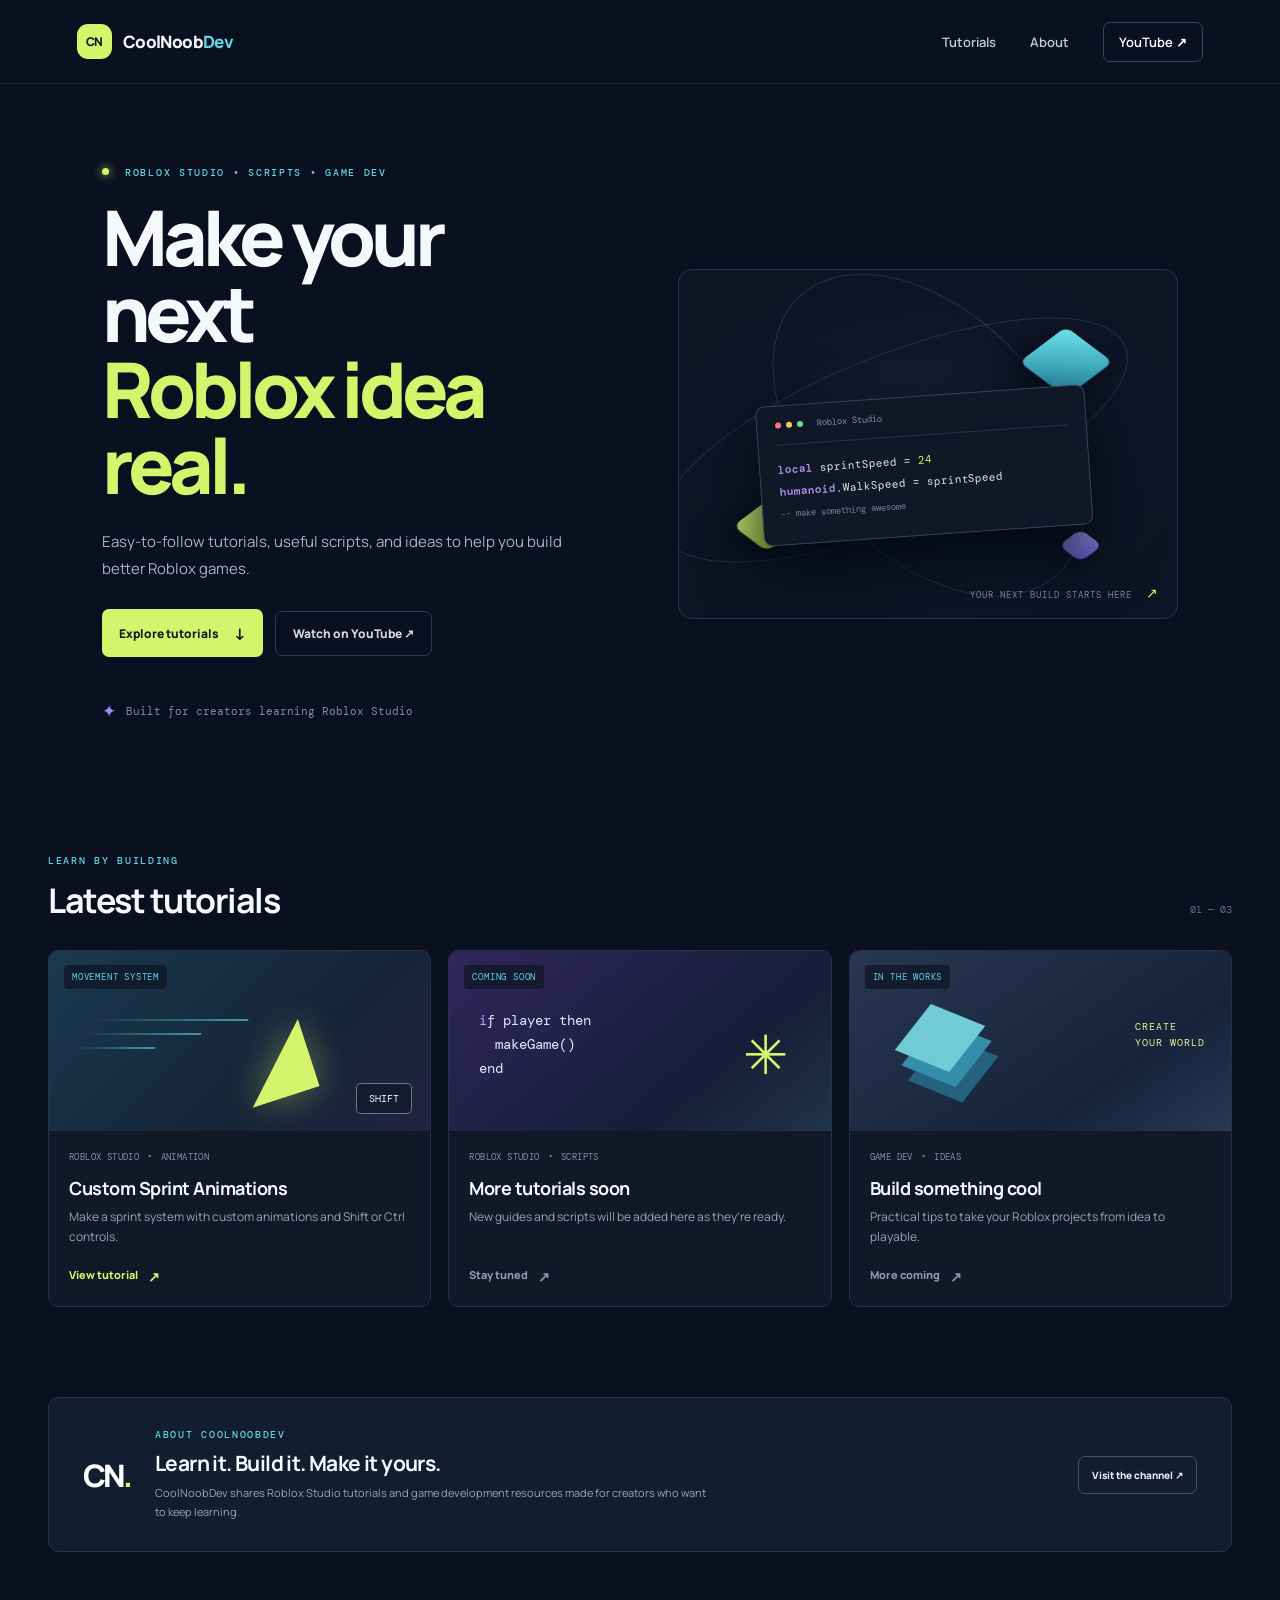
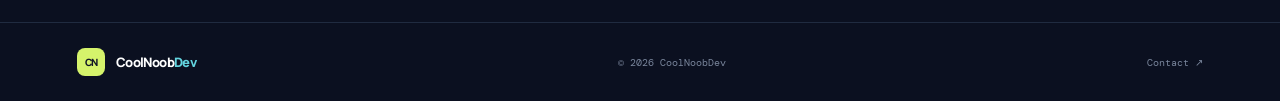
==== index.html @ baa43673 "Add files via upload" ====
<!doctype html>
<html lang="en">
<head>
  <meta charset="utf-8">
  <meta name="viewport" content="width=device-width, initial-scale=1">
  <meta name="theme-color" content="#111827">
  <meta name="description" content="Roblox Studio tutorials, scripts, and game development tips from CoolNoobDev.">
  <title>CoolNoobDev — Roblox Tutorials</title>
  <link rel="stylesheet" href="styles.css">
</head>
<body>
  <header class="site-header">
    <a class="brand" href="index.html" aria-label="CoolNoobDev home"><span class="brand-mark">CN</span><span>CoolNoob<span class="brand-accent">Dev</span></span></a>
    <nav aria-label="Main navigation"><a href="#tutorials">Tutorials</a><a href="#about">About</a><a class="nav-button" href="https://www.youtube.com/" target="_blank" rel="noreferrer">YouTube ↗</a></nav>
  </header>

  <main>
    <section class="hero">
      <div class="hero-copy">
        <p class="eyebrow"><span class="pulse"></span> ROBLOX STUDIO • SCRIPTS • GAME DEV</p>
        <h1>Make your next<br><span>Roblox idea real.</span></h1>
        <p class="hero-text">Easy-to-follow tutorials, useful scripts, and ideas to help you build better Roblox games.</p>
        <div class="hero-actions"><a class="button button-primary" href="#tutorials">Explore tutorials <span>↓</span></a><a class="button button-quiet" href="https://www.youtube.com/" target="_blank" rel="noreferrer">Watch on YouTube ↗</a></div>
        <div class="hero-note"><span class="note-icon">✦</span><span>Built for creators learning Roblox Studio</span></div>
      </div>
      <div class="hero-art" aria-label="Decorative Roblox-inspired blocks">
        <div class="orbit orbit-one"></div><div class="orbit orbit-two"></div>
        <div class="block block-blue"></div><div class="block block-yellow"></div><div class="block block-purple"></div>
        <div class="code-card"><div class="code-top"><i></i><i></i><i></i><span>Roblox Studio</span></div><div class="code-lines"><b>local</b> sprintSpeed = <em>24</em><br><b>humanoid</b>.WalkSpeed = sprintSpeed<br><small>-- make something awesome</small></div></div>
        <div class="art-caption">YOUR NEXT BUILD STARTS HERE <span>↗</span></div>
      </div>
    </section>

    <section class="section tutorials" id="tutorials">
      <div class="section-heading"><div><p class="eyebrow">LEARN BY BUILDING</p><h2>Latest tutorials</h2></div><span class="heading-count">01 — 03</span></div>
      <div class="tutorial-grid">
        <a class="tutorial-card featured" href="sprint-animations.html"><div class="card-visual visual-sprint"><span class="visual-tag">MOVEMENT SYSTEM</span><div class="speed-lines"><i></i><i></i><i></i></div><div class="runner">◢</div><div class="keycap">SHIFT</div></div><div class="card-content"><div class="card-meta"><span>ROBLOX STUDIO</span><span>•</span><span>ANIMATION</span></div><h3>Custom Sprint Animations</h3><p>Make a sprint system with custom animations and Shift or Ctrl controls.</p><span class="card-link">View tutorial <b>↗</b></span></div></a>
        <article class="tutorial-card coming"><div class="card-visual visual-code"><span class="visual-tag">COMING SOON</span><div class="mini-code">if player then<br>&nbsp; makeGame()<br>end</div><span class="spark">✳</span></div><div class="card-content"><div class="card-meta"><span>ROBLOX STUDIO</span><span>•</span><span>SCRIPTS</span></div><h3>More tutorials soon</h3><p>New guides and scripts will be added here as they’re ready.</p><span class="card-link muted">Stay tuned <b>↗</b></span></div></article>
        <article class="tutorial-card coming"><div class="card-visual visual-build"><span class="visual-tag">IN THE WORKS</span><div class="build-cube"><i></i><i></i><i></i></div><span class="build-label">CREATE<br>YOUR WORLD</span></div><div class="card-content"><div class="card-meta"><span>GAME DEV</span><span>•</span><span>IDEAS</span></div><h3>Build something cool</h3><p>Practical tips to take your Roblox projects from idea to playable.</p><span class="card-link muted">More coming <b>↗</b></span></div></article>
      </div>
    </section>

    <section class="about-band" id="about"><div class="about-symbol">CN<span>.</span></div><div><p class="eyebrow">ABOUT COOLNOOBDEV</p><h2>Learn it. Build it. Make it yours.</h2><p>CoolNoobDev shares Roblox Studio tutorials and game development resources made for creators who want to keep learning.</p></div><a class="button button-outline" href="https://www.youtube.com/" target="_blank" rel="noreferrer">Visit the channel ↗</a></section>
  </main>

  <footer><a class="brand footer-brand" href="index.html"><span class="brand-mark">CN</span><span>CoolNoob<span class="brand-accent">Dev</span></span></a><span>© <span id="year">2026</span> CoolNoobDev</span><a href="mailto:hello@coolnoobdev.com">Contact ↗</a></footer>
  <script>document.getElementById('year').textContent = new Date().getFullYear();</script>
</body>
</html>
---- styles.css ----
@import url('https://fonts.googleapis.com/css2?family=DM+Mono:wght@400;500&family=Manrope:wght@400;500;600;700;800&display=swap');
:root{--ink:#f5f7fb;--muted:#a8b2c4;--bg:#0b1020;--panel:#121a2b;--line:#263149;--blue:#63d4df;--lime:#d5f36b;--purple:#9e8bff}*{box-sizing:border-box}html{scroll-behavior:smooth}body{margin:0;background:var(--bg);color:var(--ink);font-family:Manrope,Arial,sans-serif}a{color:inherit;text-decoration:none}.site-header{height:84px;padding:0 max(6vw,24px);display:flex;align-items:center;justify-content:space-between;border-bottom:1px solid rgba(255,255,255,.08)}.brand{display:flex;align-items:center;gap:11px;font-size:17px;font-weight:800;letter-spacing:-.6px}.brand-mark{width:35px;height:35px;border-radius:11px;background:var(--lime);color:#101526;display:grid;place-items:center;font-size:12px;letter-spacing:-1px}.brand-accent{color:var(--blue)}nav{display:flex;align-items:center;gap:34px;color:#c3cada;font-size:13px;font-weight:600}nav a:hover,footer a:hover{color:var(--blue)}.nav-button{border:1px solid #39445a;border-radius:7px;padding:10px 15px;color:white}.hero{padding:82px max(8vw,28px) 72px;display:grid;grid-template-columns:1fr 1fr;align-items:center;gap:6vw;max-width:1440px;margin:auto;min-height:550px}.eyebrow{font:500 10px 'DM Mono',monospace;letter-spacing:1.7px;color:var(--blue);margin:0 0 20px}.pulse{display:inline-block;width:7px;height:7px;border-radius:50%;background:var(--lime);margin:0 8px 1px 0;box-shadow:0 0 10px var(--lime)}h1{font-size:clamp(48px,6vw,82px);line-height:.99;letter-spacing:-5px;margin:0;font-weight:800}h1 span{color:var(--lime)}.hero-text{max-width:470px;color:var(--muted);font-size:15px;line-height:1.8;margin:25px 0 27px}.hero-actions{display:flex;gap:12px;align-items:center}.button{display:inline-flex;align-items:center;gap:15px;padding:13px 17px;border-radius:7px;font-size:12px;font-weight:800;transition:transform .2s,background .2s}.button:hover{transform:translateY(-2px)}.button-primary{background:var(--lime);color:#111725}.button-primary span{font-size:16px}.button-quiet{color:#d4d9e4;border:1px solid #303b52}.hero-note{display:flex;align-items:center;gap:10px;margin-top:43px;color:#818ca2;font:11px 'DM Mono',monospace}.note-icon{color:var(--purple);font-size:17px}.hero-art{height:350px;position:relative;border:1px solid #2a354b;border-radius:14px;background:radial-gradient(ellipse at 50% 50%,#18243b 0,rgba(17,25,43,.7) 46%,#0d1424 80%);overflow:hidden}.orbit{position:absolute;border:1px solid rgba(99,212,223,.17);border-radius:50%;transform:rotate(-22deg)}.orbit-one{width:500px;height:170px;left:-35px;top:85px}.orbit-two{width:380px;height:240px;left:60px;top:45px;transform:rotate(47deg)}.block{position:absolute;width:58px;height:58px;transform:rotate(45deg) skew(-8deg,-8deg);border-radius:8px;filter:drop-shadow(0 14px 18px #050814)}.block-blue{background:linear-gradient(135deg,#6de0e7,#238caa);top:63px;right:82px}.block-yellow{background:linear-gradient(135deg,#e8ff8d,#a9cc45);bottom:71px;left:67px;width:42px;height:42px}.block-purple{background:linear-gradient(135deg,#b5a5ff,#6654cf);bottom:59px;right:83px;width:27px;height:27px}.code-card{position:absolute;width:min(330px,78%);left:50%;top:50%;transform:translate(-50%,-43%);background:#101827;border:1px solid #37425a;border-radius:9px;box-shadow:0 25px 65px #030711;padding:0 18px 20px;rotate:-4deg}.code-top{height:39px;display:flex;align-items:center;gap:5px;border-bottom:1px solid #28344a;color:#8090a8;font:9px 'DM Mono',monospace}.code-top i{width:6px;height:6px;background:#ff7185;border-radius:50%}.code-top i:nth-child(2){background:#f2c85c}.code-top i:nth-child(3){background:#72d795}.code-top span{margin-left:9px}.code-lines{font:11px/2 'DM Mono',monospace;color:#dce5f5;padding-top:13px}.code-lines b{color:#c29cff;font-weight:500}.code-lines em{font-style:normal;color:#d5f36b}.code-lines small{color:#748198}.art-caption{position:absolute;bottom:16px;right:18px;color:#77849c;font:9px 'DM Mono',monospace;letter-spacing:1px}.art-caption span{color:var(--lime);font-size:14px;margin-left:8px}.section{max-width:1240px;margin:auto;padding:60px 28px 90px}.section-heading{display:flex;justify-content:space-between;align-items:end;margin-bottom:27px}.section-heading .eyebrow{margin-bottom:10px}h2{font-size:34px;letter-spacing:-1.5px;margin:0}.heading-count{font:10px 'DM Mono',monospace;color:#68758c;padding-bottom:7px}.tutorial-grid{display:grid;grid-template-columns:repeat(3,1fr);gap:17px}.tutorial-card{overflow:hidden;border:1px solid #273249;background:#111827;border-radius:10px;transition:transform .2s,border-color .2s}.tutorial-card[href]:hover{transform:translateY(-4px);border-color:#5f748f}.card-visual{height:180px;position:relative;overflow:hidden}.visual-sprint{background:linear-gradient(135deg,#1b394e,#152438 65%,#252242)}.visual-tag{position:absolute;left:15px;top:14px;padding:6px 8px;border-radius:4px;background:#101827c9;color:var(--blue);font:9px 'DM Mono',monospace;letter-spacing:.8px}.speed-lines{position:absolute;left:36px;top:68px;width:155px;display:grid;gap:12px;transform:skew(-30deg)}.speed-lines i{height:2px;background:linear-gradient(90deg,transparent,var(--blue));opacity:.65}.speed-lines i:nth-child(2){width:75%}.speed-lines i:nth-child(3){width:50%}.runner{position:absolute;left:49%;top:39px;font-size:92px;color:var(--lime);transform:rotate(-18deg);text-shadow:0 0 36px #d5f36b66}.keycap{position:absolute;right:18px;bottom:17px;padding:8px 12px;border:1px solid #ffffff66;border-radius:5px;background:#111827aa;color:white;font:10px 'DM Mono',monospace}.visual-code{background:linear-gradient(140deg,#30265b,#171d38 68%,#203549)}.mini-code{position:absolute;left:30px;top:58px;color:#e5e4ff;font:14px/1.7 'DM Mono',monospace}.mini-code:first-letter{color:#bf9cff}.spark{position:absolute;right:43px;top:65px;color:var(--lime);font-size:54px}.visual-build{background:linear-gradient(145deg,#293651,#15243a 70%,#283956)}.build-cube{position:absolute;left:61px;top:58px;width:58px;height:58px;background:#70cbd6;transform:rotate(30deg) skew(-8deg,-8deg);box-shadow:15px 12px 0 #338eaa,30px 24px 0 #24627d}.build-label{position:absolute;right:26px;top:68px;font:10px/1.6 'DM Mono',monospace;color:#e8f394;letter-spacing:1px}.card-content{padding:20px}.card-meta{display:flex;gap:8px;color:#8290a5;font:9px 'DM Mono',monospace;letter-spacing:.4px}.card-content h3{font-size:18px;letter-spacing:-.5px;margin:13px 0 7px}.card-content p{color:#9aa5b8;font-size:12px;line-height:1.7;min-height:42px;margin:0}.card-link{display:inline-flex;gap:10px;margin-top:18px;color:var(--lime);font-size:11px;font-weight:800}.card-link b{font-size:14px}.card-link.muted{color:#8e9ab0}.about-band{max-width:1184px;margin:0 auto 70px;padding:30px 34px;display:flex;align-items:center;gap:25px;background:#131d30;border:1px solid #2a354b;border-radius:11px}.about-symbol{font-size:31px;font-weight:800;letter-spacing:-3px;color:#fff;white-space:nowrap}.about-symbol span{color:var(--lime)}.about-band .eyebrow{margin:0 0 8px}.about-band h2{font-size:21px;letter-spacing:-.6px}.about-band p:not(.eyebrow){font-size:11px;color:#9aa5b8;line-height:1.7;margin:7px 0 0;max-width:560px}.button-outline{margin-left:auto;border:1px solid #45516a;color:#e9edf5;white-space:nowrap;padding:11px 13px;font-size:10px}footer{border-top:1px solid #202b40;padding:25px max(6vw,24px);display:flex;align-items:center;justify-content:space-between;color:#79859b;font:10px 'DM Mono',monospace}.footer-brand{font:800 13px Manrope,sans-serif;color:white}.footer-brand .brand-mark{width:28px;height:28px;border-radius:8px;font-size:10px}
@media(max-width:800px){.hero{grid-template-columns:1fr;padding-top:60px;gap:42px}.hero-art{height:300px}.tutorial-grid{grid-template-columns:1fr 1fr}.about-band{margin-left:22px;margin-right:22px;flex-wrap:wrap}.about-band .button-outline{margin-left:0}.about-band>div:nth-child(2){flex:1 1 70%}}
@media(max-width:560px){.site-header{height:70px}nav{gap:14px;font-size:11px}nav a:first-child,nav a:nth-child(2){display:none}.hero{padding:52px 22px}.hero-art{height:260px}h1{letter-spacing:-3px}.hero-actions{flex-wrap:wrap}.section{padding:35px 20px 60px}.tutorial-grid{grid-template-columns:1fr}.card-visual{height:190px}.about-band{padding:23px;gap:15px}.about-band>div:nth-child(2){flex-basis:100%}footer{gap:14px;flex-wrap:wrap}.footer-brand{width:100%}}
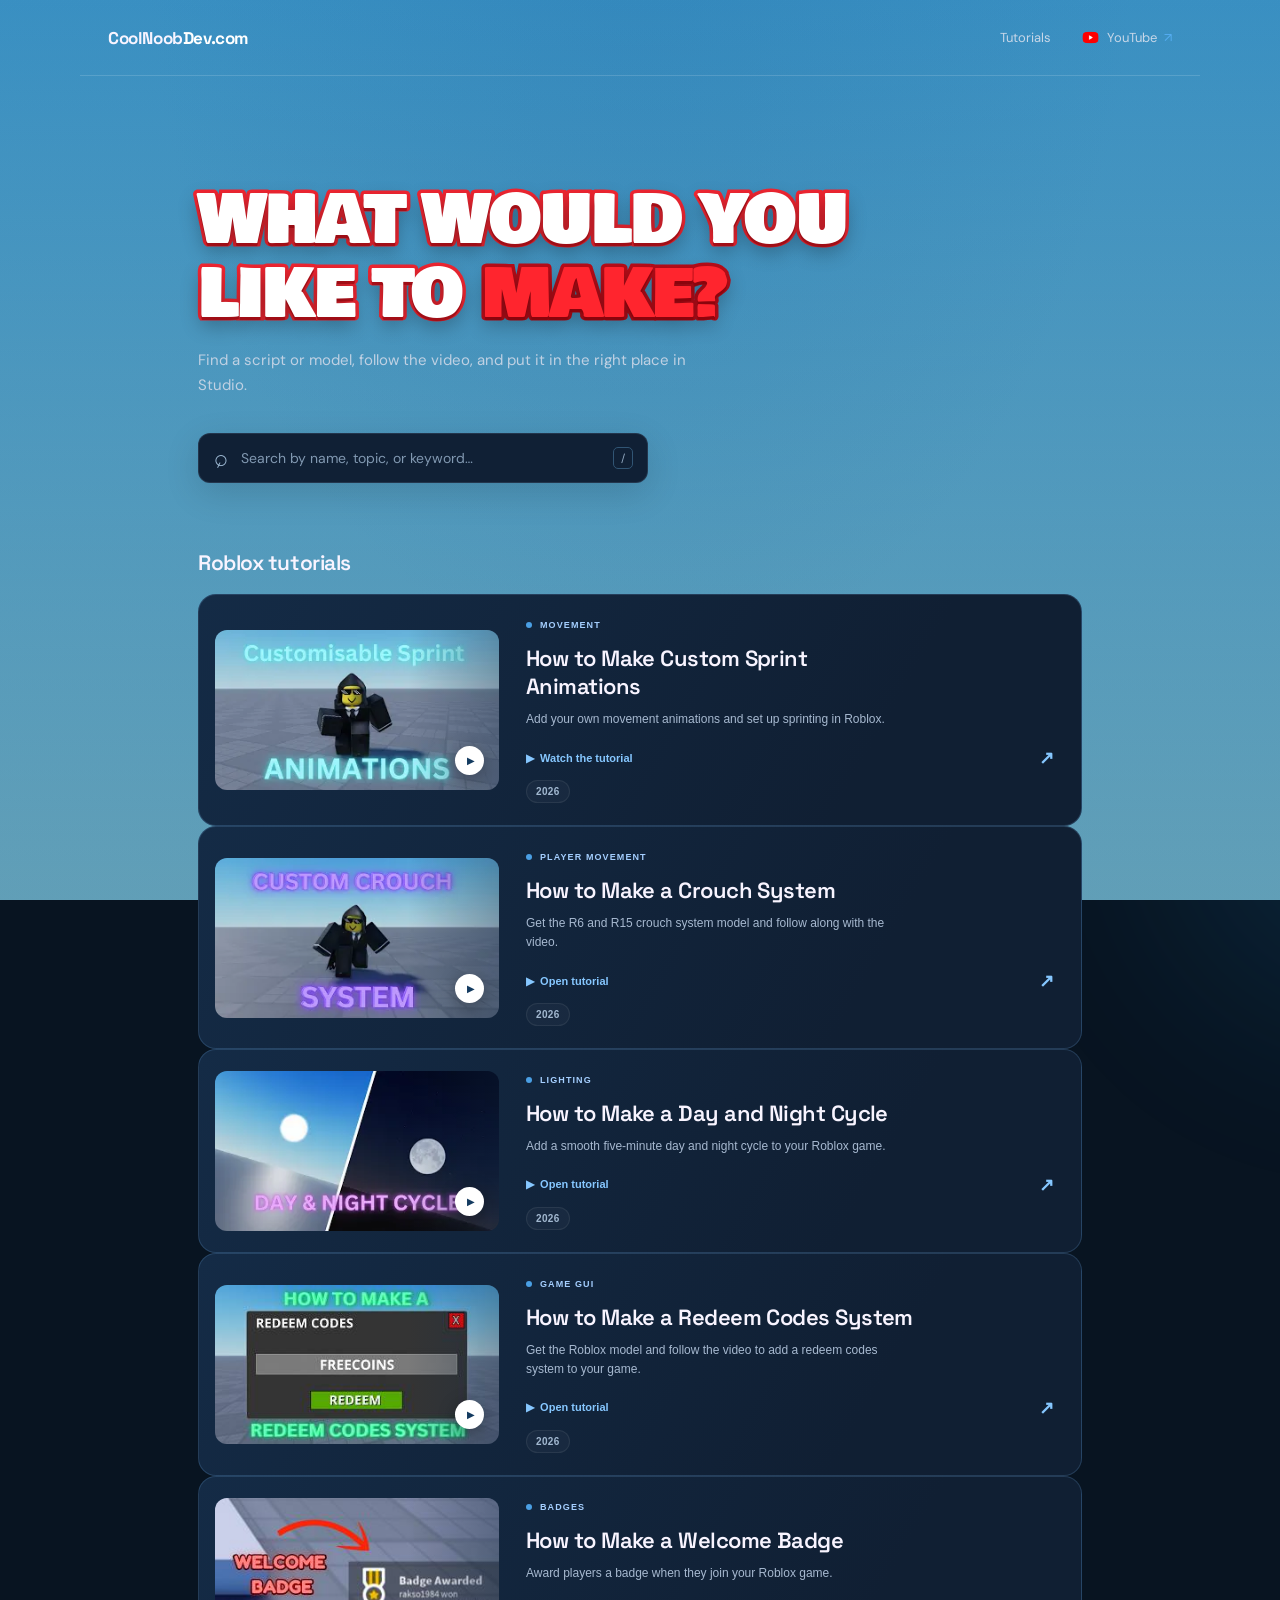
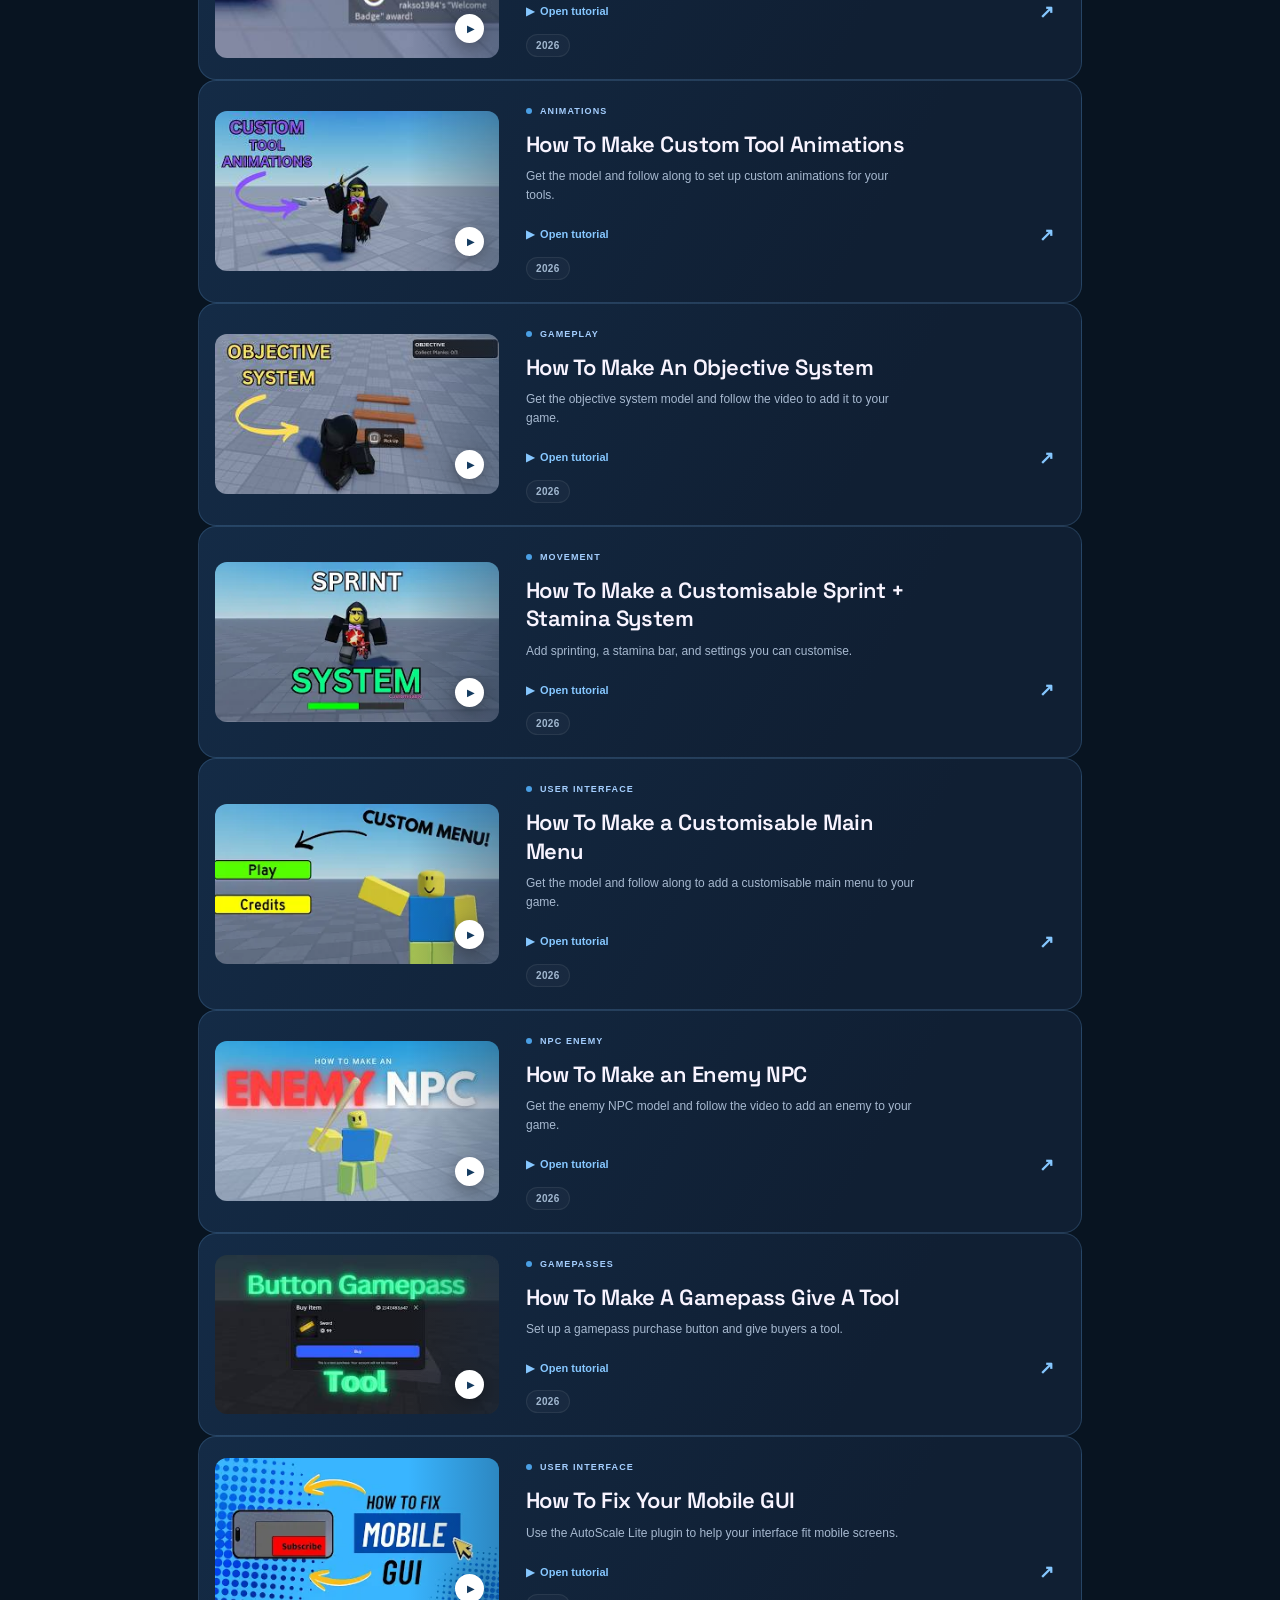
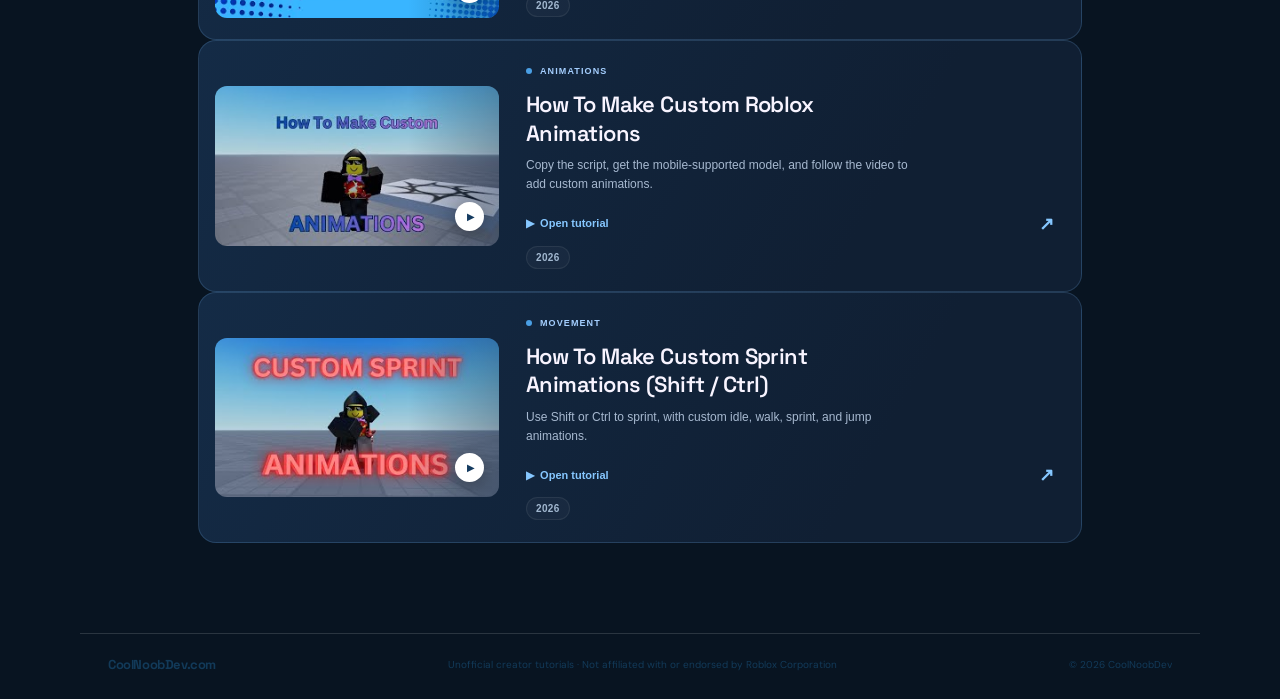
==== commit 7948632d: "Add files via upload" ====
--- a/index.html
+++ b/index.html
@@ -3,47 +3,235 @@
 <head>
   <meta charset="utf-8">
   <meta name="viewport" content="width=device-width, initial-scale=1">
-  <meta name="theme-color" content="#111827">
-  <meta name="description" content="Roblox Studio tutorials, scripts, and game development tips from CoolNoobDev.">
-  <title>CoolNoobDev — Roblox Tutorials</title>
+  <meta name="theme-color" content="#140c25">
+  <meta name="description" content="Easy to follow Roblox scripting tutorials, scripts, and placement guides from CoolNoobDev.">
+  <title>CoolNoobDev — Roblox scripts & tutorials</title>
+  <link rel="preconnect" href="https://fonts.googleapis.com">
+  <link rel="preconnect" href="https://fonts.gstatic.com" crossorigin>
+  <link href="https://fonts.googleapis.com/css2?family=Bowlby+One+SC&family=DM+Sans:wght@400;500;600;700&family=Space+Grotesk:wght@500;600;700&display=swap" rel="stylesheet">
   <link rel="stylesheet" href="styles.css">
+  <style>.footer-brand,.footer-brand .brand-accent{color:#123a59}</style>
+  <style>.brand-accent{color:#fff}</style>
 </head>
 <body>
-  <header class="site-header">
-    <a class="brand" href="index.html" aria-label="CoolNoobDev home"><span class="brand-mark">CN</span><span>CoolNoob<span class="brand-accent">Dev</span></span></a>
-    <nav aria-label="Main navigation"><a href="#tutorials">Tutorials</a><a href="#about">About</a><a class="nav-button" href="https://www.youtube.com/" target="_blank" rel="noreferrer">YouTube ↗</a></nav>
+  <div class="ambient ambient-one"></div><div class="ambient ambient-two"></div>
+  <header class="topbar">
+    <a class="brand" href="#home" aria-label="CoolNoobDev.com home"><span>CoolNoob<span class="brand-accent">Dev.com</span></span></a>
+    <nav><a href="#home" id="nav-home">Tutorials</a><a class="youtube-nav" href="https://www.youtube.com/@CoolNoobDev" target="_blank" rel="noreferrer"><img src="youtube-icon.png" alt="" aria-hidden="true">YouTube <span class="arrow">↗</span></a></nav>
   </header>
-
-  <main>
-    <section class="hero">
-      <div class="hero-copy">
-        <p class="eyebrow"><span class="pulse"></span> ROBLOX STUDIO • SCRIPTS • GAME DEV</p>
-        <h1>Make your next<br><span>Roblox idea real.</span></h1>
-        <p class="hero-text">Easy-to-follow tutorials, useful scripts, and ideas to help you build better Roblox games.</p>
-        <div class="hero-actions"><a class="button button-primary" href="#tutorials">Explore tutorials <span>↓</span></a><a class="button button-quiet" href="https://www.youtube.com/" target="_blank" rel="noreferrer">Watch on YouTube ↗</a></div>
-        <div class="hero-note"><span class="note-icon">✦</span><span>Built for creators learning Roblox Studio</span></div>
-      </div>
-      <div class="hero-art" aria-label="Decorative Roblox-inspired blocks">
-        <div class="orbit orbit-one"></div><div class="orbit orbit-two"></div>
-        <div class="block block-blue"></div><div class="block block-yellow"></div><div class="block block-purple"></div>
-        <div class="code-card"><div class="code-top"><i></i><i></i><i></i><span>Roblox Studio</span></div><div class="code-lines"><b>local</b> sprintSpeed = <em>24</em><br><b>humanoid</b>.WalkSpeed = sprintSpeed<br><small>-- make something awesome</small></div></div>
-        <div class="art-caption">YOUR NEXT BUILD STARTS HERE <span>↗</span></div>
-      </div>
-    </section>
-
-    <section class="section tutorials" id="tutorials">
-      <div class="section-heading"><div><p class="eyebrow">LEARN BY BUILDING</p><h2>Latest tutorials</h2></div><span class="heading-count">01 — 03</span></div>
-      <div class="tutorial-grid">
-        <a class="tutorial-card featured" href="sprint-animations.html"><div class="card-visual visual-sprint"><span class="visual-tag">MOVEMENT SYSTEM</span><div class="speed-lines"><i></i><i></i><i></i></div><div class="runner">◢</div><div class="keycap">SHIFT</div></div><div class="card-content"><div class="card-meta"><span>ROBLOX STUDIO</span><span>•</span><span>ANIMATION</span></div><h3>Custom Sprint Animations</h3><p>Make a sprint system with custom animations and Shift or Ctrl controls.</p><span class="card-link">View tutorial <b>↗</b></span></div></a>
-        <article class="tutorial-card coming"><div class="card-visual visual-code"><span class="visual-tag">COMING SOON</span><div class="mini-code">if player then<br>&nbsp; makeGame()<br>end</div><span class="spark">✳</span></div><div class="card-content"><div class="card-meta"><span>ROBLOX STUDIO</span><span>•</span><span>SCRIPTS</span></div><h3>More tutorials soon</h3><p>New guides and scripts will be added here as they’re ready.</p><span class="card-link muted">Stay tuned <b>↗</b></span></div></article>
-        <article class="tutorial-card coming"><div class="card-visual visual-build"><span class="visual-tag">IN THE WORKS</span><div class="build-cube"><i></i><i></i><i></i></div><span class="build-label">CREATE<br>YOUR WORLD</span></div><div class="card-content"><div class="card-meta"><span>GAME DEV</span><span>•</span><span>IDEAS</span></div><h3>Build something cool</h3><p>Practical tips to take your Roblox projects from idea to playable.</p><span class="card-link muted">More coming <b>↗</b></span></div></article>
-      </div>
-    </section>
-
-    <section class="about-band" id="about"><div class="about-symbol">CN<span>.</span></div><div><p class="eyebrow">ABOUT COOLNOOBDEV</p><h2>Learn it. Build it. Make it yours.</h2><p>CoolNoobDev shares Roblox Studio tutorials and game development resources made for creators who want to keep learning.</p></div><a class="button button-outline" href="https://www.youtube.com/" target="_blank" rel="noreferrer">Visit the channel ↗</a></section>
+  <main id="app">
+    <section class="hero" id="home-view">
+      <h1>What would you<br>like to <span class="gradient-text">make?</span></h1>
+      <p class="hero-copy">Find a script or model, follow the video, and put it in the right place in Studio.</p>
+      <div class="search-wrap"><span class="search-icon">⌕</span><input id="search" type="search" placeholder="Search by name, topic, or keyword…" aria-label="Search tutorials"><kbd>/</kbd></div>
+      <div class="section-heading"><div><h2>Roblox tutorials</h2></div></div>
+      <p class="search-empty hidden" id="search-empty" role="status">No tutorials match that search. <button id="clear-search" type="button">Clear search</button></p>
+      <button class="tutorial-card" data-tutorial="sprint" data-year="2026" type="button">
+        <span class="card-visual"><img src="sprint-animations-thumbnail.png" alt="Custom Sprint Animations tutorial thumbnail"><span class="play-dot">▶</span></span>
+        <span class="card-content"><span class="card-tag"><span class="tag-dot"></span> MOVEMENT</span><strong>How to Make Custom Sprint Animations</strong><span class="card-description">Add your own movement animations and set up sprinting in Roblox.</span><span class="card-bottom"><span>▶ &nbsp;Watch the tutorial</span><span class="card-arrow">↗</span></span></span>
+      </button>
+      <button class="tutorial-card" data-tutorial="crouch" data-year="2026" type="button">
+        <span class="card-visual"><img src="crouch-system-thumbnail.png" alt="Custom Crouch System tutorial thumbnail"><span class="play-dot">▶</span></span>
+        <span class="card-content"><span class="card-tag"><span class="tag-dot"></span> PLAYER MOVEMENT</span><strong>How to Make a Crouch System</strong><span class="card-description">Get the R6 and R15 crouch system model and follow along with the video.</span><span class="card-bottom"><span>▶ &nbsp;Open tutorial</span><span class="card-arrow">↗</span></span></span>
+      </button>
+      <button class="tutorial-card" data-tutorial="daynight" data-year="2026" type="button">
+        <span class="card-visual"><img src="day-night-cycle-thumbnail.png" alt="Day and Night Cycle tutorial thumbnail"><span class="play-dot">▶</span></span>
+        <span class="card-content"><span class="card-tag"><span class="tag-dot"></span> LIGHTING</span><strong>How to Make a Day and Night Cycle</strong><span class="card-description">Add a smooth five-minute day and night cycle to your Roblox game.</span><span class="card-bottom"><span>▶ &nbsp;Open tutorial</span><span class="card-arrow">↗</span></span></span>
+      </button>
+      <button class="tutorial-card" data-tutorial="redeem" data-year="2026" type="button">
+        <span class="card-visual"><img src="redeem-codes-thumbnail.png" alt="Redeem Codes System tutorial thumbnail"><span class="play-dot">▶</span></span>
+        <span class="card-content"><span class="card-tag"><span class="tag-dot"></span> GAME GUI</span><strong>How to Make a Redeem Codes System</strong><span class="card-description">Get the Roblox model and follow the video to add a redeem codes system to your game.</span><span class="card-bottom"><span>▶ &nbsp;Open tutorial</span><span class="card-arrow">↗</span></span></span>
+      </button>
+      <button class="tutorial-card" data-tutorial="welcome" data-year="2026" type="button">
+        <span class="card-visual"><img src="welcome-badge-thumbnail.png" alt="Welcome Badge tutorial thumbnail"><span class="play-dot">▶</span></span>
+        <span class="card-content"><span class="card-tag"><span class="tag-dot"></span> BADGES</span><strong>How to Make a Welcome Badge</strong><span class="card-description">Award players a badge when they join your Roblox game.</span><span class="card-bottom"><span>▶ &nbsp;Open tutorial</span><span class="card-arrow">↗</span></span></span>
+      </button>
+      <button class="tutorial-card" data-tutorial="customtools" data-year="2026" type="button">
+        <span class="card-visual"><img src="custom-tool-animations-thumbnail.png" alt="Custom Tool Animations tutorial thumbnail"><span class="play-dot">▶</span></span>
+        <span class="card-content"><span class="card-tag"><span class="tag-dot"></span> ANIMATIONS</span><strong>How To Make Custom Tool Animations</strong><span class="card-description">Get the model and follow along to set up custom animations for your tools.</span><span class="card-bottom"><span>▶ &nbsp;Open tutorial</span><span class="card-arrow">↗</span></span></span>
+      </button>
+      <button class="tutorial-card" data-tutorial="objective" data-year="2026" type="button">
+        <span class="card-visual"><img src="objective-system-thumbnail.png" alt="Objective System tutorial thumbnail"><span class="play-dot">▶</span></span>
+        <span class="card-content"><span class="card-tag"><span class="tag-dot"></span> GAMEPLAY</span><strong>How To Make An Objective System</strong><span class="card-description">Get the objective system model and follow the video to add it to your game.</span><span class="card-bottom"><span>▶ &nbsp;Open tutorial</span><span class="card-arrow">↗</span></span></span>
+      </button>
+      <button class="tutorial-card" data-tutorial="sprintstamina" data-year="2026" type="button">
+        <span class="card-visual"><img src="sprint-stamina-thumbnail.png" alt="Sprint System tutorial thumbnail"><span class="play-dot">▶</span></span>
+        <span class="card-content"><span class="card-tag"><span class="tag-dot"></span> MOVEMENT</span><strong>How To Make a Customisable Sprint + Stamina System</strong><span class="card-description">Add sprinting, a stamina bar, and settings you can customise.</span><span class="card-bottom"><span>▶ &nbsp;Open tutorial</span><span class="card-arrow">↗</span></span></span>
+      </button>
+      <button class="tutorial-card" data-tutorial="custommenu" data-year="2026" type="button">
+        <span class="card-visual"><img src="customisable-main-menu-thumbnail.png" alt="Customisable Main Menu tutorial thumbnail"><span class="play-dot">▶</span></span>
+        <span class="card-content"><span class="card-tag"><span class="tag-dot"></span> USER INTERFACE</span><strong>How To Make a Customisable Main Menu</strong><span class="card-description">Get the model and follow along to add a customisable main menu to your game.</span><span class="card-bottom"><span>▶ &nbsp;Open tutorial</span><span class="card-arrow">↗</span></span></span>
+      </button>
+      <button class="tutorial-card" data-tutorial="enemynpc" data-year="2026" type="button">
+        <span class="card-visual"><img src="enemy-npc-thumbnail.png" alt="Enemy NPC tutorial thumbnail"><span class="play-dot">▶</span></span>
+        <span class="card-content"><span class="card-tag"><span class="tag-dot"></span> NPC ENEMY</span><strong>How To Make an Enemy NPC</strong><span class="card-description">Get the enemy NPC model and follow the video to add an enemy to your game.</span><span class="card-bottom"><span>▶ &nbsp;Open tutorial</span><span class="card-arrow">↗</span></span></span>
+      </button>
+      <button class="tutorial-card" data-tutorial="gamepasstool" data-year="2026" type="button">
+        <span class="card-visual"><img src="gamepass-tool-thumbnail.png" alt="Gamepass Tool tutorial thumbnail"><span class="play-dot">▶</span></span>
+        <span class="card-content"><span class="card-tag"><span class="tag-dot"></span> GAMEPASSES</span><strong>How To Make A Gamepass Give A Tool</strong><span class="card-description">Set up a gamepass purchase button and give buyers a tool.</span><span class="card-bottom"><span>▶ &nbsp;Open tutorial</span><span class="card-arrow">↗</span></span></span>
+      </button>
+      <button class="tutorial-card" data-tutorial="mobilegui" data-year="2026" type="button">
+        <span class="card-visual"><img src="mobile-gui-thumbnail.png" alt="How To Fix Your Mobile GUI tutorial thumbnail"><span class="play-dot">▶</span></span>
+        <span class="card-content"><span class="card-tag"><span class="tag-dot"></span> USER INTERFACE</span><strong>How To Fix Your Mobile GUI</strong><span class="card-description">Use the AutoScale Lite plugin to help your interface fit mobile screens.</span><span class="card-bottom"><span>▶ &nbsp;Open tutorial</span><span class="card-arrow">↗</span></span></span>
+      </button>
+      <button class="tutorial-card" data-tutorial="customanimations" data-year="2026" type="button">
+        <span class="card-visual"><img src="custom-roblox-animations-thumbnail.png" alt="Custom Roblox Animations tutorial thumbnail"><span class="play-dot">▶</span></span>
+        <span class="card-content"><span class="card-tag"><span class="tag-dot"></span> ANIMATIONS</span><strong>How To Make Custom Roblox Animations</strong><span class="card-description">Copy the script, get the mobile-supported model, and follow the video to add custom animations.</span><span class="card-bottom"><span>▶ &nbsp;Open tutorial</span><span class="card-arrow">↗</span></span></span>
+      </button>
+      <button class="tutorial-card" data-tutorial="sprintshiftctrl" data-year="2026" type="button">
+        <span class="card-visual"><img src="custom-sprint-shift-ctrl-thumbnail.png" alt="Custom Sprint Animations Shift and Ctrl tutorial thumbnail"><span class="play-dot">▶</span></span>
+        <span class="card-content"><span class="card-tag"><span class="tag-dot"></span> MOVEMENT</span><strong>How To Make Custom Sprint Animations (Shift / Ctrl)</strong><span class="card-description">Use Shift or Ctrl to sprint, with custom idle, walk, sprint, and jump animations.</span><span class="card-bottom"><span>▶ &nbsp;Open tutorial</span><span class="card-arrow">↗</span></span></span>
+      </button>
+    </section>
+
+    <section class="tutorial-view hidden" id="sprint-tutorial">
+      <button class="back-link" data-back-home type="button"><span>←</span> All tutorials</button>
+      <div class="tutorial-heading"><h1>How to Make Custom<br><span class="gradient-text">Sprint Animations</span></h1><p>Set up custom idle, walk, sprint and jump animations, with optional sprint and stamina settings.</p></div>
+      <div class="placement-note"><span class="note-icon">⌘</span><div><strong>Put this script here</strong><span>In Roblox Studio, add a <b>LocalScript</b> to <b>StarterPlayer → StarterCharacterScripts</b>.</span></div><span class="path-chip">StarterCharacterScripts</span></div>
+      <div class="code-panel">
+        <div class="code-toolbar"><div class="file-title"><span class="file-icon">LUA</span><span>CustomSprintAnimations.lua</span><span class="file-meta">652 lines</span></div><div class="code-actions"><a class="download-btn" href="custom-sprint-animations.lua" download>↓ <span>Download</span></a><button class="copy-btn" id="copy-script" type="button"><img class="copy-icon" src="copy-icon.png" alt="" aria-hidden="true"> Copy script</button></div></div>
+        <pre class="code-scroll"><code id="script-code">Loading script…</code></pre>
+        <div class="code-footer"><span><i></i> Luau script</span><span>Click copy, then paste into your LocalScript</span></div>
+      </div>
+      <section class="video-card"><div class="video-icon youtube-icon"><img src="youtube-icon.png" alt="" aria-hidden="true"></div><div class="video-text"><span class="section-kicker">FOLLOW ALONG</span><h2>Watch the video tutorial</h2><p>See how the script works and where to put it in Roblox Studio.</p></div><a class="video-link" href="https://www.youtube.com/watch?v=nUwEYUgTfiU&t=8s" target="_blank" rel="noreferrer"><img class="action-icon" src="youtube-icon.png" alt="" aria-hidden="true">Watch on YouTube <span>↗</span></a></section>
+    </section>
+
+    <section class="tutorial-view hidden" id="daynight-tutorial">
+      <button class="back-link" data-back-home type="button"><span>←</span> All tutorials</button>
+      <div class="tutorial-heading"><h1>How to Make a Day and Night<br><span class="gradient-text">Cycle</span></h1><p>Make the in-game clock move through a full day in five minutes. Change the settings at the top of the script to customise it.</p></div>
+      <div class="placement-note"><span class="note-icon">☼</span><div><strong>Put this script here</strong><span>In Roblox Studio, add a normal <b>Script</b> to <b>ServerScriptService</b>.</span></div><span class="path-chip">ServerScriptService</span></div>
+      <div class="code-panel">
+        <div class="code-toolbar"><div class="file-title"><span class="file-icon">LUA</span><span>DayAndNightCycle.lua</span></div><div class="code-actions"><a class="download-btn" href="day-night-cycle.lua" download>↓ <span>Download</span></a><button class="copy-btn" id="copy-daynight" type="button"><img class="copy-icon" src="copy-icon.png" alt="" aria-hidden="true"> Copy script</button></div></div>
+        <pre class="code-scroll"><code id="daynight-code">Loading script…</code></pre>
+        <div class="code-footer"><span><i></i> Luau script</span><span>Change FULL_DAY_LENGTH to set how long a day lasts</span></div>
+      </div>
+      <section class="video-card"><div class="video-icon youtube-icon"><img src="youtube-icon.png" alt="" aria-hidden="true"></div><div class="video-text"><span class="section-kicker">FOLLOW ALONG</span><h2>Watch the video tutorial</h2><p>See how to add the cycle to your Roblox Studio game.</p></div><a class="video-link" href="https://www.youtube.com/watch?v=CMOUt1fCdS8" target="_blank" rel="noreferrer"><img class="action-icon" src="youtube-icon.png" alt="" aria-hidden="true">Watch on YouTube <span>↗</span></a></section>
+    </section>
+
+    <section class="tutorial-view hidden" id="redeem-tutorial">
+      <button class="back-link" data-back-home type="button"><span>←</span> All tutorials</button>
+      <div class="tutorial-heading"><h1>How to Make a<br><span class="gradient-text">Redeem Codes System</span></h1><p>Add a redeem codes system to your Roblox game using the model from the Creator Store.</p></div>
+      <div class="placement-note"><span class="note-icon">⌘</span><div><strong>Get the Roblox model</strong><span>Open the model page and click <b>Get Model</b>. Then add it to your experience in Studio and follow the video.</span></div><span class="path-chip">Creator Store</span></div>
+      <section class="video-card"><div class="video-icon model-icon roblox-icon" aria-hidden="true"><img src="roblox-icon.png" alt=""></div><div class="video-text"><span class="section-kicker">ROBLOX MODEL</span><h2>Redeem Codes System</h2><p>Get the model used in this tutorial from the Roblox Creator Store.</p></div><a class="video-link" href="https://create.roblox.com/store/asset/108817623792750/Redeem-Codes-System" target="_blank" rel="noreferrer"><span class="action-icon model-glyph" aria-hidden="true"><img src="roblox-icon.png" alt=""></span>Get the model <span>↗</span></a></section>
+      <section class="video-card"><div class="video-icon youtube-icon"><img src="youtube-icon.png" alt="" aria-hidden="true"></div><div class="video-text"><span class="section-kicker">FOLLOW ALONG</span><h2>Watch the video tutorial</h2><p>See how to set up the redeem codes system in Roblox Studio.</p></div><a class="video-link" href="https://www.youtube.com/watch?v=v-OlPJW0HeQ" target="_blank" rel="noreferrer"><img class="action-icon" src="youtube-icon.png" alt="" aria-hidden="true">Watch on YouTube <span>↗</span></a></section>
+    </section>
+
+    <section class="tutorial-view hidden" id="welcome-tutorial">
+      <button class="back-link" data-back-home type="button"><span>←</span> All tutorials</button>
+      <div class="tutorial-heading"><h1>How to Make a<br><span class="gradient-text">Welcome Badge</span></h1><p>Award a badge to players when they join your experience.</p></div>
+      <div class="placement-note"><span class="note-icon">★</span><div><strong>Put this script here</strong><span>Add a server <b>Script</b> to <b>ServerScriptService</b>. Replace the placeholder with your badge ID and make sure the badge is enabled.</span></div><span class="path-chip">ServerScriptService</span></div>
+      <div class="code-panel">
+        <div class="code-toolbar"><div class="file-title"><span class="file-icon">LUA</span><span>WelcomeBadge.lua</span></div><div class="code-actions"><a class="download-btn" href="welcome-badge.lua" download>↓ <span>Download</span></a><button class="copy-btn" id="copy-welcome" type="button"><img class="copy-icon" src="copy-icon.png" alt="" aria-hidden="true"> Copy script</button></div></div>
+        <pre class="code-scroll"><code id="welcome-code">Loading script…</code></pre>
+        <div class="code-footer"><span><i></i> Luau script</span><span>Replace BADGE_ID with your badge ID</span></div>
+      </div>
+      <section class="video-card"><div class="video-icon youtube-icon"><img src="youtube-icon.png" alt="" aria-hidden="true"></div><div class="video-text"><span class="section-kicker">FOLLOW ALONG</span><h2>Watch the video tutorial</h2><p>See how to set up the welcome badge in Roblox Studio.</p></div><a class="video-link" href="https://www.youtube.com/watch?v=5hywtuMFl8o" target="_blank" rel="noreferrer"><img class="action-icon" src="youtube-icon.png" alt="" aria-hidden="true">Watch on YouTube <span>↗</span></a></section>
+    </section>
+
+    <section class="tutorial-view hidden" id="customtools-tutorial">
+      <button class="back-link" data-back-home type="button"><span>←</span> All tutorials</button>
+      <div class="tutorial-heading"><h1>How To Make Custom<br><span class="gradient-text">Tool Animations</span></h1><p>Use the Roblox model and video to set up custom animations for tools in your experience.</p></div>
+      <div class="placement-note"><span class="note-icon">◈</span><div><strong>Get the Roblox model</strong><span>Open the model page and click <b>Get Model</b>. Add it to your experience in Studio, then follow the video.</span></div><span class="path-chip">Creator Store</span></div>
+      <section class="video-card"><div class="video-icon model-icon roblox-icon" aria-hidden="true"><img src="roblox-icon.png" alt=""></div><div class="video-text"><span class="section-kicker">ROBLOX MODEL</span><h2>Custom Tool Animations</h2><p>Get the model used in this tutorial from the Roblox Creator Store.</p></div><a class="video-link" href="https://create.roblox.com/store/asset/110684001097969/Custom-Tool-Animations" target="_blank" rel="noreferrer"><span class="action-icon model-glyph" aria-hidden="true"><img src="roblox-icon.png" alt=""></span>Get the model <span>↗</span></a></section>
+      <section class="video-card"><div class="video-icon youtube-icon"><img src="youtube-icon.png" alt="" aria-hidden="true"></div><div class="video-text"><span class="section-kicker">FOLLOW ALONG</span><h2>Watch the video tutorial</h2><p>See how to set up custom tool animations.</p></div><a class="video-link" href="https://www.youtube.com/watch?v=zr9Qhfkmlbo" target="_blank" rel="noreferrer"><img class="action-icon" src="youtube-icon.png" alt="" aria-hidden="true">Watch on YouTube <span>↗</span></a></section>
+    </section>
+
+    <section class="tutorial-view hidden" id="objective-tutorial">
+      <button class="back-link" data-back-home type="button"><span>←</span> All tutorials</button>
+      <div class="tutorial-heading"><h1>How To Make An<br><span class="gradient-text">Objective System</span></h1><p>Use the ready-made objective system model, then follow the video to add it to your experience.</p></div>
+      <div class="placement-note"><span class="note-icon">◈</span><div><strong>Get the Roblox model</strong><span>Open the model page and click <b>Get Model</b>. Add it to your experience in Studio, then follow the video.</span></div><span class="path-chip">Creator Store</span></div>
+      <section class="video-card"><div class="video-icon model-icon roblox-icon" aria-hidden="true"><img src="roblox-icon.png" alt=""></div><div class="video-text"><span class="section-kicker">ROBLOX MODEL</span><h2>Objective System</h2><p>Get the model used in this tutorial from the Roblox Creator Store.</p></div><a class="video-link" href="https://create.roblox.com/store/asset/78747483804958/Objective-System" target="_blank" rel="noreferrer"><span class="action-icon model-glyph" aria-hidden="true"><img src="roblox-icon.png" alt=""></span>Get the model <span>↗</span></a></section>
+      <section class="video-card"><div class="video-icon youtube-icon"><img src="youtube-icon.png" alt="" aria-hidden="true"></div><div class="video-text"><span class="section-kicker">FOLLOW ALONG</span><h2>Watch the video tutorial</h2><p>See how to add an objective system to your Roblox experience.</p></div><a class="video-link" href="https://www.youtube.com/watch?v=CuoF87nw4U8" target="_blank" rel="noreferrer"><img class="action-icon" src="youtube-icon.png" alt="" aria-hidden="true">Watch on YouTube <span>↗</span></a></section>
+    </section>
+
+    <section class="tutorial-view hidden" id="sprintstamina-tutorial">
+      <button class="back-link" data-back-home type="button"><span>←</span> All tutorials</button>
+      <div class="tutorial-heading"><h1>How To Make a Customisable<br><span class="gradient-text">Sprint + Stamina System</span></h1><p>Add sprinting with Left Shift, a stamina bar, and settings for movement speed and stamina recovery.</p></div>
+      <div class="placement-note"><span class="note-icon">⌘</span><div><strong>Put this script here</strong><span>Add a <b>LocalScript</b> to <b>StarterPlayer → StarterCharacterScripts</b>.</span></div><span class="path-chip">StarterCharacterScripts</span></div>
+      <div class="code-panel">
+        <div class="code-toolbar"><div class="file-title"><span class="file-icon">LUA</span><span>SprintStamina.lua</span></div><div class="code-actions"><a class="download-btn" href="sprint-stamina.lua" download>↓ <span>Download</span></a><button class="copy-btn" id="copy-sprintstamina" type="button"><img class="copy-icon" src="copy-icon.png" alt="" aria-hidden="true"> Copy script</button></div></div>
+        <pre class="code-scroll"><code id="sprintstamina-code">Loading script…</code></pre>
+        <div class="code-footer"><span><i></i> Luau script</span><span>Change the settings at the top to customise it</span></div>
+      </div>
+      <section class="video-card"><div class="video-icon youtube-icon"><img src="youtube-icon.png" alt="" aria-hidden="true"></div><div class="video-text"><span class="section-kicker">FOLLOW ALONG</span><h2>Watch the video tutorial</h2><p>See how to set up sprinting and stamina.</p></div><a class="video-link" href="https://www.youtube.com/watch?v=BlnZ_JCnN6w" target="_blank" rel="noreferrer"><img class="action-icon" src="youtube-icon.png" alt="" aria-hidden="true">Watch on YouTube <span>↗</span></a></section>
+    </section>
+
+    <section class="tutorial-view hidden" id="custommenu-tutorial">
+      <button class="back-link" data-back-home type="button"><span>←</span> All tutorials</button>
+      <div class="tutorial-heading"><h1>How To Make a<br><span class="gradient-text">Customisable Main Menu</span></h1><p>Use the ready-made main menu model, then follow the video to customise it for your experience.</p></div>
+      <div class="placement-note"><span class="note-icon">◈</span><div><strong>Get the Roblox model</strong><span>Open the model page and click <b>Get Model</b>. Add it to your experience in Studio, then follow the video.</span></div><span class="path-chip">Creator Store</span></div>
+      <section class="video-card"><div class="video-icon model-icon roblox-icon" aria-hidden="true"><img src="roblox-icon.png" alt=""></div><div class="video-text"><span class="section-kicker">ROBLOX MODEL</span><h2>Main Menu GUI</h2><p>Get the model used in this tutorial from the Roblox Creator Store.</p></div><a class="video-link" href="https://create.roblox.com/store/asset/111550804842271/MainMenuGui" target="_blank" rel="noreferrer"><span class="action-icon model-glyph" aria-hidden="true"><img src="roblox-icon.png" alt=""></span>Get the model <span>↗</span></a></section>
+      <section class="video-card"><div class="video-icon youtube-icon"><img src="youtube-icon.png" alt="" aria-hidden="true"></div><div class="video-text"><span class="section-kicker">FOLLOW ALONG</span><h2>Watch the video tutorial</h2><p>See how to set up and customise your main menu.</p></div><a class="video-link" href="https://www.youtube.com/watch?v=S1lBsT887jI" target="_blank" rel="noreferrer"><img class="action-icon" src="youtube-icon.png" alt="" aria-hidden="true">Watch on YouTube <span>↗</span></a></section>
+    </section>
+
+    <section class="tutorial-view hidden" id="enemynpc-tutorial">
+      <button class="back-link" data-back-home type="button"><span>←</span> All tutorials</button>
+      <div class="tutorial-heading"><h1>How To Make an<br><span class="gradient-text">Enemy NPC</span></h1><p>Use the ready-made enemy NPC model, then follow the video to add it to your experience.</p></div>
+      <div class="placement-note"><span class="note-icon">◈</span><div><strong>Get the Roblox model</strong><span>Open the model page and click <b>Get Model</b>. Add it to your experience in Studio, then follow the video.</span></div><span class="path-chip">Creator Store</span></div>
+      <section class="video-card"><div class="video-icon model-icon roblox-icon" aria-hidden="true"><img src="roblox-icon.png" alt=""></div><div class="video-text"><span class="section-kicker">ROBLOX MODEL</span><h2>Advanced Enemy NPC</h2><p>Get the model used in this tutorial from the Roblox Creator Store.</p></div><a class="video-link" href="https://create.roblox.com/store/asset/87048613373206/Advanced-Enemy-NPC" target="_blank" rel="noreferrer"><span class="action-icon model-glyph" aria-hidden="true"><img src="roblox-icon.png" alt=""></span>Get the model <span>↗</span></a></section>
+      <section class="video-card"><div class="video-icon youtube-icon"><img src="youtube-icon.png" alt="" aria-hidden="true"></div><div class="video-text"><span class="section-kicker">FOLLOW ALONG</span><h2>Watch the video tutorial</h2><p>See how to add an enemy NPC to your game.</p></div><a class="video-link" href="https://www.youtube.com/watch?v=JLaPkB_H6O8" target="_blank" rel="noreferrer"><img class="action-icon" src="youtube-icon.png" alt="" aria-hidden="true">Watch on YouTube <span>↗</span></a></section>
+    </section>
+
+    <section class="tutorial-view hidden" id="gamepasstool-tutorial">
+      <button class="back-link" data-back-home type="button"><span>←</span> All tutorials</button>
+      <div class="tutorial-heading"><h1>How To Make A<br><span class="gradient-text">Gamepass Give A Tool</span></h1><p>Use one LocalScript to prompt the purchase and one server Script to give the tool to gamepass owners.</p></div>
+      <div class="placement-note"><span class="note-icon">⌘</span><div><strong>Set up the objects first</strong><span>Put the tool in <b>ServerStorage</b>. Put the LocalScript inside the purchase button, and put the server Script in <b>ServerScriptService</b>. Set the same gamepass ID in both scripts.</span></div><span class="path-chip">2 scripts</span></div>
+      <div class="code-panel">
+        <div class="code-toolbar"><div class="file-title"><span class="file-icon">LOCAL</span><span>GamepassButton.client.lua</span></div><div class="code-actions"><a class="download-btn" href="gamepass-tool-client.lua" download>↓ <span>Download</span></a><button class="copy-btn" id="copy-gamepass-client" type="button"><img class="copy-icon" src="copy-icon.png" alt="" aria-hidden="true"> Copy script</button></div></div>
+        <pre class="code-scroll"><code id="gamepass-client-code">Loading script…</code></pre>
+        <div class="code-footer"><span><i></i> LocalScript</span><span>Place inside the purchase button</span></div>
+      </div>
+      <div class="code-panel" style="margin-top:16px">
+        <div class="code-toolbar"><div class="file-title"><span class="file-icon">SERVER</span><span>GamepassTool.server.lua</span></div><div class="code-actions"><a class="download-btn" href="gamepass-tool-server.lua" download>↓ <span>Download</span></a><button class="copy-btn" id="copy-gamepass-server" type="button"><img class="copy-icon" src="copy-icon.png" alt="" aria-hidden="true"> Copy script</button></div></div>
+        <pre class="code-scroll"><code id="gamepass-server-code">Loading script…</code></pre>
+        <div class="code-footer"><span><i></i> Script</span><span>Place inside ServerScriptService</span></div>
+      </div>
+    </section>
+
+
+    <section class="tutorial-view hidden" id="mobilegui-tutorial">
+      <button class="back-link" data-back-home type="button"><span>←</span> All tutorials</button>
+      <div class="tutorial-heading"><h1>How To Fix Your<br><span class="gradient-text">Mobile GUI</span></h1><p>Use the AutoScale Lite plugin to help adjust your Roblox interface for mobile screens, following along with the video.</p></div>
+      <div class="placement-note"><span class="note-icon">◈</span><div><strong>Install the plugin in Roblox Studio</strong><span>Open the AutoScale Lite page and click <b>Get Plugin</b>. Then follow the video to use it on your interface.</span></div><span class="path-chip">Plugin</span></div>
+      <section class="video-card"><div class="video-icon model-icon roblox-icon" aria-hidden="true"><img src="roblox-icon.png" alt=""></div><div class="video-text"><span class="section-kicker">ROBLOX PLUGIN</span><h2>AutoScale Lite</h2><p>Get the plugin used in this tutorial from the Creator Store.</p></div><a class="video-link" href="https://create.roblox.com/store/asset/1496745047/AutoScale-Lite" target="_blank" rel="noreferrer"><span class="action-icon model-glyph" aria-hidden="true"><img src="roblox-icon.png" alt=""></span>Get the plugin <span>↗</span></a></section>
+      <section class="video-card"><div class="video-icon youtube-icon"><img src="youtube-icon.png" alt="" aria-hidden="true"></div><div class="video-text"><span class="section-kicker">FOLLOW ALONG</span><h2>Watch the video tutorial</h2><p>See how to use AutoScale Lite to fix a mobile GUI.</p></div><a class="video-link" href="https://www.youtube.com/watch?v=jm-cHOMdC8w" target="_blank" rel="noreferrer"><img class="action-icon" src="youtube-icon.png" alt="" aria-hidden="true">Watch on YouTube <span>↗</span></a></section>
+    </section>
+
+    <section class="tutorial-view hidden" id="crouch-tutorial">
+      <button class="back-link" data-back-home type="button"><span>←</span> All tutorials</button>
+      <div class="tutorial-heading"><h1>How to Make a Crouch<br><span class="gradient-text">System</span></h1><p>Use the ready-made crouch system model, then follow the video to add it to your Roblox experience.</p></div>
+      <div class="placement-note"><span class="note-icon">◈</span><div><strong>Get the Roblox model</strong><span>Open the model page and click <b>Get Model</b>. Then add it to your experience in Studio.</span></div><span class="path-chip">R6 + R15</span></div>
+      <section class="video-card"><div class="video-icon model-icon roblox-icon" aria-hidden="true"><img src="roblox-icon.png" alt=""></div><div class="video-text"><span class="section-kicker">ROBLOX MODEL</span><h2>Crouch R6/R15</h2><p>Get the model used in this tutorial from the Roblox Creator Store.</p></div><a class="video-link" href="https://create.roblox.com/store/asset/96828015749436/Crouch-R6R15" target="_blank" rel="noreferrer"><span class="action-icon model-glyph" aria-hidden="true"><img src="roblox-icon.png" alt=""></span>Get the model <span>↗</span></a></section>
+      <section class="video-card"><div class="video-icon youtube-icon"><img src="youtube-icon.png" alt="" aria-hidden="true"></div><div class="video-text"><span class="section-kicker">FOLLOW ALONG</span><h2>Watch the video tutorial</h2><p>See how to use the crouch system in Roblox Studio.</p></div><a class="video-link" href="https://www.youtube.com/watch?v=oj-Vvf9nGAk" target="_blank" rel="noreferrer"><img class="action-icon" src="youtube-icon.png" alt="" aria-hidden="true">Watch on YouTube <span>↗</span></a></section>
+    </section>
+
+    <section class="tutorial-view hidden" id="customanimations-tutorial">
+      <button class="back-link" data-back-home type="button"><span>←</span> All tutorials</button>
+      <div class="tutorial-heading"><h1>How To Make Custom Roblox<br><span class="gradient-text">Animations</span></h1><p>Use the script with the mobile-supported model to set custom idle, walk, and jump animations.</p></div>
+      <div class="placement-note"><span class="note-icon">⌘</span><div><strong>Put this script here</strong><span>Add a <b>LocalScript</b> to <b>StarterPlayer → StarterCharacterScripts</b>, then replace the animation IDs.</span></div><span class="path-chip">StarterCharacterScripts</span></div>
+      <div class="code-panel">
+        <div class="code-toolbar"><div class="file-title"><span class="file-icon">LUA</span><span>CustomRobloxAnimations.lua</span></div><div class="code-actions"><a class="download-btn" href="custom-roblox-animations.lua" download>↓ <span>Download</span></a><button class="copy-btn" id="copy-customanimations" type="button"><img class="copy-icon" src="copy-icon.png" alt="" aria-hidden="true"> Copy script</button></div></div>
+        <pre class="code-scroll"><code id="customanimations-code">Loading script…</code></pre>
+        <div class="code-footer"><span><i></i> Luau script</span><span>Replace each animation ID with your own</span></div>
+      </div>
+      <section class="video-card"><div class="video-icon model-icon roblox-icon" aria-hidden="true"><img src="roblox-icon.png" alt=""></div><div class="video-text"><span class="section-kicker">ROBLOX MODEL</span><h2>Custom Animations System (Mobile Supported)</h2><p>Get the model used in this tutorial from the Roblox Creator Store.</p></div><a class="video-link" href="https://create.roblox.com/store/asset/106433153528592/Custom-Animations-System-Mobile-Supported" target="_blank" rel="noreferrer"><span class="action-icon model-glyph" aria-hidden="true"><img src="roblox-icon.png" alt=""></span>Get the model <span>↗</span></a></section>
+      <section class="video-card"><div class="video-icon youtube-icon"><img src="youtube-icon.png" alt="" aria-hidden="true"></div><div class="video-text"><span class="section-kicker">FOLLOW ALONG</span><h2>Watch the video tutorial</h2><p>See how to use the custom animations system in Roblox Studio.</p></div><a class="video-link" href="https://www.youtube.com/watch?v=iWSm4y8r0eI" target="_blank" rel="noreferrer"><img class="action-icon" src="youtube-icon.png" alt="" aria-hidden="true">Watch on YouTube <span>↗</span></a></section>
+    </section>
+
+    <section class="tutorial-view hidden" id="sprintshiftctrl-tutorial">
+      <button class="back-link" data-back-home type="button"><span>←</span> All tutorials</button>
+      <div class="tutorial-heading"><h1>How To Make Custom Sprint<br><span class="gradient-text">Animations</span><span class="title-note">(Shift / Ctrl)</span></h1><p>Hold Shift or Ctrl to sprint. Replace the placeholder IDs with your idle, walk, sprint, and jump animation IDs.</p></div>
+      <div class="placement-note"><span class="note-icon">⌘</span><div><strong>Put this script here</strong><span>Add a <b>LocalScript</b> to <b>StarterPlayer → StarterCharacterScripts</b>, then replace the animation IDs.</span></div><span class="path-chip">StarterCharacterScripts</span></div>
+      <div class="code-panel">
+        <div class="code-toolbar"><div class="file-title"><span class="file-icon">LUA</span><span>SprintAnimationsShiftCtrl.lua</span></div><div class="code-actions"><a class="download-btn" href="custom-sprint-animations-shift-ctrl.lua" download>↓ <span>Download</span></a><button class="copy-btn" id="copy-sprintshiftctrl" type="button"><img class="copy-icon" src="copy-icon.png" alt="" aria-hidden="true"> Copy script</button></div></div>
+        <pre class="code-scroll"><code id="sprintshiftctrl-code">Loading script…</code></pre>
+        <div class="code-footer"><span><i></i> Luau script</span><span>Change the settings and animation IDs to customise it</span></div>
+      </div>
+      <section class="video-card"><div class="video-icon youtube-icon"><img src="youtube-icon.png" alt="" aria-hidden="true"></div><div class="video-text"><span class="section-kicker">FOLLOW ALONG</span><h2>Watch the video tutorial</h2><p>See how to set up Shift and Ctrl sprinting with custom animations.</p></div><a class="video-link" href="https://www.youtube.com/watch?v=etN8k1ettWQ" target="_blank" rel="noreferrer"><img class="action-icon" src="youtube-icon.png" alt="" aria-hidden="true">Watch on YouTube <span>↗</span></a></section>
+    </section>
   </main>
-
-  <footer><a class="brand footer-brand" href="index.html"><span class="brand-mark">CN</span><span>CoolNoob<span class="brand-accent">Dev</span></span></a><span>© <span id="year">2026</span> CoolNoobDev</span><a href="mailto:hello@coolnoobdev.com">Contact ↗</a></footer>
-  <script>document.getElementById('year').textContent = new Date().getFullYear();</script>
+  <footer><a class="brand footer-brand" href="#home"><span>CoolNoob<span class="brand-accent">Dev.com</span></span></a><span>Unofficial creator tutorials · Not affiliated with or endorsed by Roblox Corporation</span><span>© <span id="year"></span> CoolNoobDev</span></footer>
+  <div class="toast" id="toast" role="status" aria-live="polite">Script copied!</div>
+  <script src="app.js"></script>
 </body>
 </html>
--- a/styles.css
+++ b/styles.css
@@ -1,4 +1,22 @@
-@import url('https://fonts.googleapis.com/css2?family=DM+Mono:wght@400;500&family=Manrope:wght@400;500;600;700;800&display=swap');
-:root{--ink:#f5f7fb;--muted:#a8b2c4;--bg:#0b1020;--panel:#121a2b;--line:#263149;--blue:#63d4df;--lime:#d5f36b;--purple:#9e8bff}*{box-sizing:border-box}html{scroll-behavior:smooth}body{margin:0;background:var(--bg);color:var(--ink);font-family:Manrope,Arial,sans-serif}a{color:inherit;text-decoration:none}.site-header{height:84px;padding:0 max(6vw,24px);display:flex;align-items:center;justify-content:space-between;border-bottom:1px solid rgba(255,255,255,.08)}.brand{display:flex;align-items:center;gap:11px;font-size:17px;font-weight:800;letter-spacing:-.6px}.brand-mark{width:35px;height:35px;border-radius:11px;background:var(--lime);color:#101526;display:grid;place-items:center;font-size:12px;letter-spacing:-1px}.brand-accent{color:var(--blue)}nav{display:flex;align-items:center;gap:34px;color:#c3cada;font-size:13px;font-weight:600}nav a:hover,footer a:hover{color:var(--blue)}.nav-button{border:1px solid #39445a;border-radius:7px;padding:10px 15px;color:white}.hero{padding:82px max(8vw,28px) 72px;display:grid;grid-template-columns:1fr 1fr;align-items:center;gap:6vw;max-width:1440px;margin:auto;min-height:550px}.eyebrow{font:500 10px 'DM Mono',monospace;letter-spacing:1.7px;color:var(--blue);margin:0 0 20px}.pulse{display:inline-block;width:7px;height:7px;border-radius:50%;background:var(--lime);margin:0 8px 1px 0;box-shadow:0 0 10px var(--lime)}h1{font-size:clamp(48px,6vw,82px);line-height:.99;letter-spacing:-5px;margin:0;font-weight:800}h1 span{color:var(--lime)}.hero-text{max-width:470px;color:var(--muted);font-size:15px;line-height:1.8;margin:25px 0 27px}.hero-actions{display:flex;gap:12px;align-items:center}.button{display:inline-flex;align-items:center;gap:15px;padding:13px 17px;border-radius:7px;font-size:12px;font-weight:800;transition:transform .2s,background .2s}.button:hover{transform:translateY(-2px)}.button-primary{background:var(--lime);color:#111725}.button-primary span{font-size:16px}.button-quiet{color:#d4d9e4;border:1px solid #303b52}.hero-note{display:flex;align-items:center;gap:10px;margin-top:43px;color:#818ca2;font:11px 'DM Mono',monospace}.note-icon{color:var(--purple);font-size:17px}.hero-art{height:350px;position:relative;border:1px solid #2a354b;border-radius:14px;background:radial-gradient(ellipse at 50% 50%,#18243b 0,rgba(17,25,43,.7) 46%,#0d1424 80%);overflow:hidden}.orbit{position:absolute;border:1px solid rgba(99,212,223,.17);border-radius:50%;transform:rotate(-22deg)}.orbit-one{width:500px;height:170px;left:-35px;top:85px}.orbit-two{width:380px;height:240px;left:60px;top:45px;transform:rotate(47deg)}.block{position:absolute;width:58px;height:58px;transform:rotate(45deg) skew(-8deg,-8deg);border-radius:8px;filter:drop-shadow(0 14px 18px #050814)}.block-blue{background:linear-gradient(135deg,#6de0e7,#238caa);top:63px;right:82px}.block-yellow{background:linear-gradient(135deg,#e8ff8d,#a9cc45);bottom:71px;left:67px;width:42px;height:42px}.block-purple{background:linear-gradient(135deg,#b5a5ff,#6654cf);bottom:59px;right:83px;width:27px;height:27px}.code-card{position:absolute;width:min(330px,78%);left:50%;top:50%;transform:translate(-50%,-43%);background:#101827;border:1px solid #37425a;border-radius:9px;box-shadow:0 25px 65px #030711;padding:0 18px 20px;rotate:-4deg}.code-top{height:39px;display:flex;align-items:center;gap:5px;border-bottom:1px solid #28344a;color:#8090a8;font:9px 'DM Mono',monospace}.code-top i{width:6px;height:6px;background:#ff7185;border-radius:50%}.code-top i:nth-child(2){background:#f2c85c}.code-top i:nth-child(3){background:#72d795}.code-top span{margin-left:9px}.code-lines{font:11px/2 'DM Mono',monospace;color:#dce5f5;padding-top:13px}.code-lines b{color:#c29cff;font-weight:500}.code-lines em{font-style:normal;color:#d5f36b}.code-lines small{color:#748198}.art-caption{position:absolute;bottom:16px;right:18px;color:#77849c;font:9px 'DM Mono',monospace;letter-spacing:1px}.art-caption span{color:var(--lime);font-size:14px;margin-left:8px}.section{max-width:1240px;margin:auto;padding:60px 28px 90px}.section-heading{display:flex;justify-content:space-between;align-items:end;margin-bottom:27px}.section-heading .eyebrow{margin-bottom:10px}h2{font-size:34px;letter-spacing:-1.5px;margin:0}.heading-count{font:10px 'DM Mono',monospace;color:#68758c;padding-bottom:7px}.tutorial-grid{display:grid;grid-template-columns:repeat(3,1fr);gap:17px}.tutorial-card{overflow:hidden;border:1px solid #273249;background:#111827;border-radius:10px;transition:transform .2s,border-color .2s}.tutorial-card[href]:hover{transform:translateY(-4px);border-color:#5f748f}.card-visual{height:180px;position:relative;overflow:hidden}.visual-sprint{background:linear-gradient(135deg,#1b394e,#152438 65%,#252242)}.visual-tag{position:absolute;left:15px;top:14px;padding:6px 8px;border-radius:4px;background:#101827c9;color:var(--blue);font:9px 'DM Mono',monospace;letter-spacing:.8px}.speed-lines{position:absolute;left:36px;top:68px;width:155px;display:grid;gap:12px;transform:skew(-30deg)}.speed-lines i{height:2px;background:linear-gradient(90deg,transparent,var(--blue));opacity:.65}.speed-lines i:nth-child(2){width:75%}.speed-lines i:nth-child(3){width:50%}.runner{position:absolute;left:49%;top:39px;font-size:92px;color:var(--lime);transform:rotate(-18deg);text-shadow:0 0 36px #d5f36b66}.keycap{position:absolute;right:18px;bottom:17px;padding:8px 12px;border:1px solid #ffffff66;border-radius:5px;background:#111827aa;color:white;font:10px 'DM Mono',monospace}.visual-code{background:linear-gradient(140deg,#30265b,#171d38 68%,#203549)}.mini-code{position:absolute;left:30px;top:58px;color:#e5e4ff;font:14px/1.7 'DM Mono',monospace}.mini-code:first-letter{color:#bf9cff}.spark{position:absolute;right:43px;top:65px;color:var(--lime);font-size:54px}.visual-build{background:linear-gradient(145deg,#293651,#15243a 70%,#283956)}.build-cube{position:absolute;left:61px;top:58px;width:58px;height:58px;background:#70cbd6;transform:rotate(30deg) skew(-8deg,-8deg);box-shadow:15px 12px 0 #338eaa,30px 24px 0 #24627d}.build-label{position:absolute;right:26px;top:68px;font:10px/1.6 'DM Mono',monospace;color:#e8f394;letter-spacing:1px}.card-content{padding:20px}.card-meta{display:flex;gap:8px;color:#8290a5;font:9px 'DM Mono',monospace;letter-spacing:.4px}.card-content h3{font-size:18px;letter-spacing:-.5px;margin:13px 0 7px}.card-content p{color:#9aa5b8;font-size:12px;line-height:1.7;min-height:42px;margin:0}.card-link{display:inline-flex;gap:10px;margin-top:18px;color:var(--lime);font-size:11px;font-weight:800}.card-link b{font-size:14px}.card-link.muted{color:#8e9ab0}.about-band{max-width:1184px;margin:0 auto 70px;padding:30px 34px;display:flex;align-items:center;gap:25px;background:#131d30;border:1px solid #2a354b;border-radius:11px}.about-symbol{font-size:31px;font-weight:800;letter-spacing:-3px;color:#fff;white-space:nowrap}.about-symbol span{color:var(--lime)}.about-band .eyebrow{margin:0 0 8px}.about-band h2{font-size:21px;letter-spacing:-.6px}.about-band p:not(.eyebrow){font-size:11px;color:#9aa5b8;line-height:1.7;margin:7px 0 0;max-width:560px}.button-outline{margin-left:auto;border:1px solid #45516a;color:#e9edf5;white-space:nowrap;padding:11px 13px;font-size:10px}footer{border-top:1px solid #202b40;padding:25px max(6vw,24px);display:flex;align-items:center;justify-content:space-between;color:#79859b;font:10px 'DM Mono',monospace}.footer-brand{font:800 13px Manrope,sans-serif;color:white}.footer-brand .brand-mark{width:28px;height:28px;border-radius:8px;font-size:10px}
-@media(max-width:800px){.hero{grid-template-columns:1fr;padding-top:60px;gap:42px}.hero-art{height:300px}.tutorial-grid{grid-template-columns:1fr 1fr}.about-band{margin-left:22px;margin-right:22px;flex-wrap:wrap}.about-band .button-outline{margin-left:0}.about-band>div:nth-child(2){flex:1 1 70%}}
-@media(max-width:560px){.site-header{height:70px}nav{gap:14px;font-size:11px}nav a:first-child,nav a:nth-child(2){display:none}.hero{padding:52px 22px}.hero-art{height:260px}h1{letter-spacing:-3px}.hero-actions{flex-wrap:wrap}.section{padding:35px 20px 60px}.tutorial-grid{grid-template-columns:1fr}.card-visual{height:190px}.about-band{padding:23px;gap:15px}.about-band>div:nth-child(2){flex-basis:100%}footer{gap:14px;flex-wrap:wrap}.footer-brand{width:100%}}
+:root{--bg:#081421;--panel:#10233b;--panel2:#152d49;--line:rgba(172,210,245,.12);--muted:#9bb2c8;--text:#f8f4ff;--purple:#55adf2;--pink:#69c7ff;--mint:#a8f4dc}*{box-sizing:border-box}html{scroll-behavior:smooth}body{margin:0;min-height:100vh;color:var(--text);background:radial-gradient(ellipse at 50% -25%,#155b8c 0%,transparent 46%),var(--bg);font-family:'DM Sans',sans-serif;overflow-x:hidden}.ambient{position:fixed;width:380px;height:380px;border-radius:50%;filter:blur(110px);opacity:.13;pointer-events:none;z-index:-1}.ambient-one{background:#248cdc;left:-230px;top:35%}.ambient-two{background:#23a7ed;right:-280px;top:70%}.topbar{height:76px;max-width:1120px;margin:auto;padding:0 28px;display:flex;align-items:center;justify-content:space-between;border-bottom:1px solid rgba(172,210,245,.07)}.brand{display:flex;align-items:center;gap:10px;color:var(--text);text-decoration:none;font:700 17px 'Space Grotesk',sans-serif;letter-spacing:-.4px}.brand-mark{height:32px;width:32px;display:grid;place-items:center;border-radius:10px;background:linear-gradient(145deg,#3985d5,#145d9b);box-shadow:0 5px 20px #1b78bb44;font-size:11px;color:white;letter-spacing:-.8px}.brand-accent{color:#86c7ff}.topbar nav{display:flex;gap:30px;align-items:center}.topbar nav a{font-size:13px;color:#c8d7e8;text-decoration:none;transition:color .2s}.topbar nav a:hover{color:white}.arrow{color:var(--purple)}main{max-width:940px;margin:auto;padding:0 28px 90px}.hero{padding:88px 0 0}.eyebrow{display:flex;align-items:center;gap:9px;color:#a1d3ff;font-size:10px;font-weight:700;letter-spacing:1.45px}.pulse,.tag-dot{height:7px;width:7px;border-radius:50%;background:#4a9fe4;box-shadow:0 0 12px #4a9fe4}.hero h1,.tutorial-heading h1{font:700 clamp(44px,7vw,70px)/1.04 'Space Grotesk',sans-serif;letter-spacing:-3.5px;margin:20px 0 16px}.gradient-text{background:linear-gradient(90deg,#64b6ff,#9ad4ff);color:transparent;background-clip:text}.hero-copy{color:#c0d1e3;font-size:15px;line-height:1.7;max-width:490px;margin:0}.search-wrap{margin:34px 0 61px;height:50px;max-width:450px;display:flex;align-items:center;gap:12px;padding:0 14px;border:1px solid var(--line);border-radius:12px;background:#102035;box-shadow:0 10px 35px #0002}.search-icon{font-size:24px;color:#9db8d2;transform:rotate(-20deg)}.search-wrap input{background:none;border:0;outline:0;color:white;flex:1;font:14px 'DM Sans',sans-serif;min-width:0}.search-wrap input::placeholder{color:#8198b1}.search-wrap kbd{font:11px 'DM Sans';color:#94abc3;border:1px solid #315574;padding:3px 7px;border-radius:5px}.section-heading{display:flex;align-items:end;justify-content:space-between;margin-bottom:18px}.section-kicker{color:#7894b1;font-size:9px;font-weight:700;letter-spacing:1.5px}.section-heading h2,.video-text h2{font:600 21px 'Space Grotesk',sans-serif;margin:5px 0 0;letter-spacing:-.45px}.count{color:#8fa5bc;font:700 9px 'DM Sans';letter-spacing:1.1px;padding-bottom:5px}.tutorial-card{display:grid;grid-template-columns:300px 1fr;text-align:left;width:100%;padding:0;overflow:hidden;border:1px solid rgba(122,187,244,.19);border-radius:18px;background:linear-gradient(120deg,#142b46,#101f33 75%);color:var(--text);cursor:pointer;transition:transform .2s,border-color .2s,box-shadow .2s}.tutorial-card:hover{transform:translateY(-3px);border-color:#55adf277;box-shadow:0 18px 55px #0004}.card-visual{position:relative;align-self:center;aspect-ratio:16/9;margin:16px 0 16px 16px;display:block;overflow:hidden;border-radius:12px;background:#18304c}.card-visual img{display:block;width:100%;height:100%;object-fit:cover}.card-visual:after{content:"";position:absolute;inset:0;background:linear-gradient(90deg,transparent 68%,#142b4655);pointer-events:none}.orbit{position:absolute;width:145px;height:145px;border:1px solid #a8d4f855;border-radius:50%;transform:rotate(-28deg) scaleY(.42)}.orbit-a{width:190px;height:190px;transform:rotate(28deg) scaleY(.42)}.code-symbol{font:700 42px 'Space Grotesk';color:#d7edff;text-shadow:0 0 25px #9fd4ff99;z-index:1}.play-dot{position:absolute;right:15px;bottom:15px;width:29px;height:29px;border-radius:50%;display:grid;place-items:center;background:#fff;color:#143b60;font-size:10px;padding-left:2px;z-index:2;box-shadow:0 4px 18px #0005}.card-content{padding:25px 27px 22px;display:flex;flex-direction:column;align-items:flex-start}.card-tag{display:flex;align-items:center;gap:8px;color:#a5cfff;font-size:9px;font-weight:700;letter-spacing:1.1px;margin-bottom:14px}.tag-dot{height:6px;width:6px;box-shadow:none}.card-content strong{font:600 22px/1.3 'Space Grotesk';letter-spacing:-.55px;max-width:390px}.card-description{font-size:12px;color:#a7b9d0;line-height:1.6;margin-top:9px;max-width:390px}.card-bottom{display:flex;justify-content:space-between;align-items:center;width:100%;margin-top:auto;padding-top:18px;color:#86c7ff;font-size:11px;font-weight:700}.card-arrow{font-size:18px}.coming-soon{display:flex;align-items:center;gap:8px;color:#869cb3;font-size:11px;margin-top:24px}.coming-soon span{color:#a7d3ff}.hidden{display:none!important}.tutorial-view{padding-top:33px}.back-link{background:none;border:0;padding:9px 0;color:#afc2d6;font:600 12px 'DM Sans';cursor:pointer}.back-link span{color:#8bc8ff;margin-right:8px;font-size:16px}.tutorial-heading{padding-top:40px}.tutorial-heading h1{font-size:clamp(38px,6vw,58px);letter-spacing:-2.8px;margin-top:17px}.tutorial-heading p{color:#c0d1e3;line-height:1.65;font-size:14px;max-width:570px;margin:0}.placement-note{display:flex;align-items:center;gap:14px;margin:30px 0 16px;padding:17px 19px;border:1px solid #4c84b538;background:linear-gradient(110deg,#163251,#132742);border-radius:13px}.note-icon{width:34px;height:34px;flex:none;border-radius:10px;display:grid;place-items:center;background:#2478b52b;color:#b7ddff;font-size:18px}.placement-note>div{display:flex;flex-direction:column;gap:5px;flex:1}.placement-note strong{font-size:12px}.placement-note span{font-size:11px;color:#a2b8d0;line-height:1.5}.placement-note b{color:#deeeff;font-weight:600}.path-chip{color:#9acbfa!important;background:#ffffff0c;border:1px solid #ffffff12;border-radius:7px;padding:7px 9px;font-size:10px!important;white-space:nowrap}.code-panel{overflow:hidden;border:1px solid #1b3d5f;border-radius:14px;background:#09111c;box-shadow:0 20px 55px #0003}.code-toolbar{height:56px;padding:0 15px;display:flex;align-items:center;justify-content:space-between;border-bottom:1px solid #ffffff12;background:#0f2033}.file-title,.code-actions{display:flex;align-items:center;gap:9px}.file-title{font-size:11px;color:#d9eaf8}.file-icon{color:#b5d9ff;font:700 9px 'DM Sans';letter-spacing:.6px;border:1px solid #4385b95c;border-radius:5px;padding:4px 5px;background:#246fa520}.file-meta{color:#849bb4;font-size:10px;margin-left:3px}.code-actions{gap:8px}.download-btn,.copy-btn{height:32px;padding:0 11px;display:flex;align-items:center;gap:7px;border-radius:7px;font:600 10px 'DM Sans';text-decoration:none;cursor:pointer}.download-btn{color:#c4d8ec;border:1px solid #ffffff18}.copy-btn{color:white;background:#1766a6;border:1px solid #77baff;box-shadow:0 3px 12px #145c9b33}.copy-btn:hover{background:#328ed3}.copy-glyph{font-size:14px}.copy-icon{width:16px;height:16px;object-fit:contain;filter:invert(1);flex:none}.code-scroll{margin:0;padding:18px 20px;max-height:510px;overflow:auto;color:#cfdeee;font:11px/1.7 'Cascadia Code','SFMono-Regular',Consolas,monospace;tab-size:4;white-space:pre}.code-scroll code{font:inherit}.code-footer{height:37px;border-top:1px solid #ffffff10;padding:0 15px;display:flex;align-items:center;justify-content:space-between;color:#8196ad;font-size:9px}.code-footer i{display:inline-block;height:6px;width:6px;border-radius:50%;background:#88d9b7;margin-right:5px}.video-card{display:flex;align-items:center;gap:16px;margin-top:20px;padding:21px;border:1px solid #244b70;border-radius:14px;background:linear-gradient(110deg,#132741,#0e1e31)}.video-icon{flex:none;width:42px;height:42px;border-radius:12px;display:grid;place-items:center;color:#f4f9ff;background:linear-gradient(145deg,#389bd8,#2676b5);box-shadow:0 6px 18px #267ab733;font-size:15px;padding-left:2px}.video-text{flex:1}.video-text h2{font-size:15px;margin-top:5px}.video-text p{font-size:11px;color:#a2b8d0;margin:6px 0 0}.video-link{display:flex;gap:14px;align-items:center;padding:10px 13px;color:#d2eaff;text-decoration:none;background:#ffffff0c;border:1px solid #ffffff17;border-radius:8px;font-size:10px;font-weight:700;white-space:nowrap}.video-link:hover{background:#ffffff16}.video-link span{color:#a7d1fa;font-size:15px}.credit{text-align:center;color:#7c93ac;font-size:10px;margin:31px 0 0}.credit strong{color:#9cc4ec}footer{max-width:1120px;margin:0 auto;border-top:1px solid rgba(172,210,245,.08);padding:22px 28px 26px;display:flex;justify-content:space-between;align-items:center;color:#7289a3;font-size:10px}.footer-brand{font-size:13px}.footer-brand .brand-mark{height:25px;width:25px;border-radius:8px;font-size:9px}.toast{position:fixed;left:50%;bottom:27px;transform:translate(-50%,15px);opacity:0;pointer-events:none;padding:11px 17px;color:#f2f9ff;background:#163e66;border:1px solid #67b1e755;border-radius:9px;font-size:12px;box-shadow:0 10px 35px #0006;transition:.2s}.toast.show{transform:translate(-50%,0);opacity:1}@media(max-width:680px){.topbar{height:65px;padding:0 18px}.topbar nav{gap:17px}main{padding:0 18px 65px}.hero{padding-top:65px}.hero h1{letter-spacing:-2.5px}.search-wrap{margin:27px 0 47px}.tutorial-card{grid-template-columns:1fr}.card-visual{width:auto;min-height:0;margin:0;border-radius:0;aspect-ratio:16/9}.card-visual:after{background:linear-gradient(180deg,transparent 70%,#142b4655)}.card-content{min-height:205px;padding:21px}.card-content strong{font-size:20px}.placement-note{align-items:flex-start;flex-wrap:wrap}.placement-note>div{min-width:calc(100% - 55px)}.path-chip{margin-left:48px}.code-toolbar{padding:0 10px}.file-title{gap:6px;font-size:10px}.file-meta{display:none}.download-btn,.copy-btn{padding:0 8px;font-size:9px}.download-btn span{display:none}.code-scroll{font-size:10px;padding:15px 13px}.video-card{align-items:flex-start;flex-wrap:wrap;padding:17px}.video-text{min-width:calc(100% - 65px)}.video-link{margin-left:58px}footer{padding:19px 18px;gap:10px;flex-wrap:wrap}footer>span:nth-child(2){display:none}}@media(prefers-reduced-motion:reduce){*,*::before,*::after{scroll-behavior:auto!important;transition:none!important}}
+
+.youtube-nav{display:inline-flex;align-items:center;gap:7px}.youtube-nav img{width:19px;height:19px;object-fit:contain}.video-icon{overflow:hidden}.video-icon img{display:block;width:27px;height:27px;object-fit:contain}.video-icon.roblox-icon img{width:28px;height:28px}.action-icon{width:15px;height:15px;object-fit:contain;flex:none}.video-link{gap:9px}
+.tutorial-card[hidden]{display:none!important}.search-empty{margin:0 0 18px;padding:18px 20px;border:1px solid var(--line);border-radius:12px;background:#10233b;color:#c0d1e3;font-size:13px}.search-empty button{margin-left:8px;padding:7px 10px;border:1px solid #55adf255;border-radius:7px;background:#2478b52b;color:#c6e6ff;font:600 11px 'DM Sans',sans-serif;cursor:pointer}.search-empty button:hover{background:#2478b555}
+
+.card-year{display:inline-flex;align-items:center;gap:6px;margin-top:11px;padding:5px 9px;border:1px solid #ffffff12;border-radius:999px;background:#ffffff08;color:#a2b8d0;font-size:10px;font-weight:600;letter-spacing:.35px}
+
+html{background:#081421}body{background:linear-gradient(180deg,rgba(8,20,33,.12) 0%,rgba(8,20,33,.42) 39vh,#081421 78vh),radial-gradient(ellipse at 50% -25%,#155b8c 0%,transparent 46%),linear-gradient(180deg,#48a0d4 0%,#9ad7ef 38vh,#758aa5 38vh,#596781 100%);background-attachment:fixed;background-repeat:no-repeat;background-size:100% 100%}body:before{content:"";position:fixed;z-index:0;pointer-events:none;left:-10%;right:-10%;top:38vh;bottom:-7vh;background-image:linear-gradient(rgba(255,255,255,.11) 1px,transparent 1px),linear-gradient(90deg,rgba(255,255,255,.11) 1px,transparent 1px);background-size:100% 40px,40px 100%;transform:perspective(500px) rotateX(7deg) scale(1.08);transform-origin:top center;opacity:.28;mask-image:linear-gradient(to bottom,#000 0%,transparent 88%)}.topbar,main,footer{position:relative;z-index:1}.model-icon{color:#d2edff;font-size:21px;text-shadow:0 2px 7px #0c2740}.model-glyph{display:inline-grid;place-items:center;color:#c0e3ff;font-size:15px}.video-icon.model-icon{padding:0}.topbar,footer{border-color:rgba(255,255,255,.14)}footer>span:nth-child(2){max-width:430px;text-align:center;line-height:1.6}
+body:before{content:none}
+body{background:linear-gradient(180deg,rgba(8,20,33,.15),rgba(8,20,33,.28)),radial-gradient(ellipse at 50% -10%,rgba(39,130,196,.25),transparent 55%),linear-gradient(180deg,#42a5de 0%,#83d4f1 100%);background-attachment:fixed;background-repeat:no-repeat;background-size:100% 100%}
+.hero h1{font-family:'Bowlby One SC','Arial Black',Impact,sans-serif;font-size:clamp(38px,6.5vw,66px);font-weight:400;line-height:1.12;letter-spacing:-1.8px;text-transform:uppercase;color:#fff;-webkit-text-stroke:2.5px #f22632;paint-order:stroke fill;text-shadow:0 3px 0 rgba(130,0,8,.55),0 8px 20px rgba(0,0,0,.3)}.hero h1 .gradient-text{background:none;color:#fff;-webkit-text-fill-color:#fff;-webkit-text-stroke:2.5px #f22632}@media(max-width:680px){.hero h1{font-size:clamp(32px,8.4vw,48px);letter-spacing:-1px;-webkit-text-stroke:1.8px #f22632}.hero h1 .gradient-text{-webkit-text-stroke:1.8px #f22632}}
+.hero h1{-webkit-text-stroke:4px #f22632}.hero h1 .gradient-text{color:#ff252e;-webkit-text-fill-color:#ff252e;-webkit-text-stroke:4px #c6101c}@media(max-width:680px){.hero h1,.hero h1 .gradient-text{-webkit-text-stroke:3px #f22632}.hero h1 .gradient-text{-webkit-text-fill-color:#ff252e;-webkit-text-stroke-color:#c6101c}}
+.hero h1,.hero h1 .gradient-text{-webkit-text-stroke-width:7px}.hero h1 .gradient-text{-webkit-text-stroke-color:#b90d19}@media(max-width:680px){.hero h1,.hero h1 .gradient-text{-webkit-text-stroke-width:5px}}
+*{scrollbar-color:#347fae #0b2238;scrollbar-width:thin}*::-webkit-scrollbar{width:12px;height:12px}*::-webkit-scrollbar-track{background:#0b2238}*::-webkit-scrollbar-thumb{background:#347fae;border:3px solid #0b2238;border-radius:999px}*::-webkit-scrollbar-thumb:hover{background:#55adf2}*::-webkit-scrollbar-button{background:#102d49}*::-webkit-scrollbar-corner{background:#081421}
+.coming-soon{color:#123a59}.coming-soon span{color:#0b4e7b}.credit{color:#164765}.credit strong{color:#0c3c62}footer{color:#123a59}
+
+.tutorial-heading h1{font-family:'Bowlby One SC','Arial Black',Impact,sans-serif;font-size:clamp(38px,6vw,58px);font-weight:400;line-height:1.12;letter-spacing:-.6px;text-transform:uppercase;color:#fff;-webkit-text-fill-color:#fff;-webkit-text-stroke:5px #f22632;paint-order:stroke fill;text-shadow:0 3px 0 rgba(130,0,8,.55),0 8px 20px rgba(0,0,0,.3);margin-top:17px}.tutorial-heading h1 .gradient-text{background:none;color:#ff252e;-webkit-text-fill-color:#ff252e;-webkit-text-stroke:5px #b90d19}@media(max-width:680px){.tutorial-heading h1{font-size:clamp(32px,8vw,46px);letter-spacing:-.4px;-webkit-text-stroke-width:4px}.tutorial-heading h1 .gradient-text{-webkit-text-stroke-width:4px}}
+
+.tutorial-heading h1 .title-note{display:block;color:#fff;-webkit-text-fill-color:#fff;-webkit-text-stroke:2px #f22632;font-size:.48em;line-height:1.2;letter-spacing:.04em;margin-top:2px}@media(max-width:680px){.tutorial-heading h1 .title-note{-webkit-text-stroke-width:1.5px}}
+
+.back-link{font-size:15px;font-weight:700;display:inline-flex;align-items:center;gap:4px}.back-link span{font-size:25px;line-height:1;margin-right:7px}
+.model-glyph img{display:block;width:16px;height:16px;object-fit:contain}
